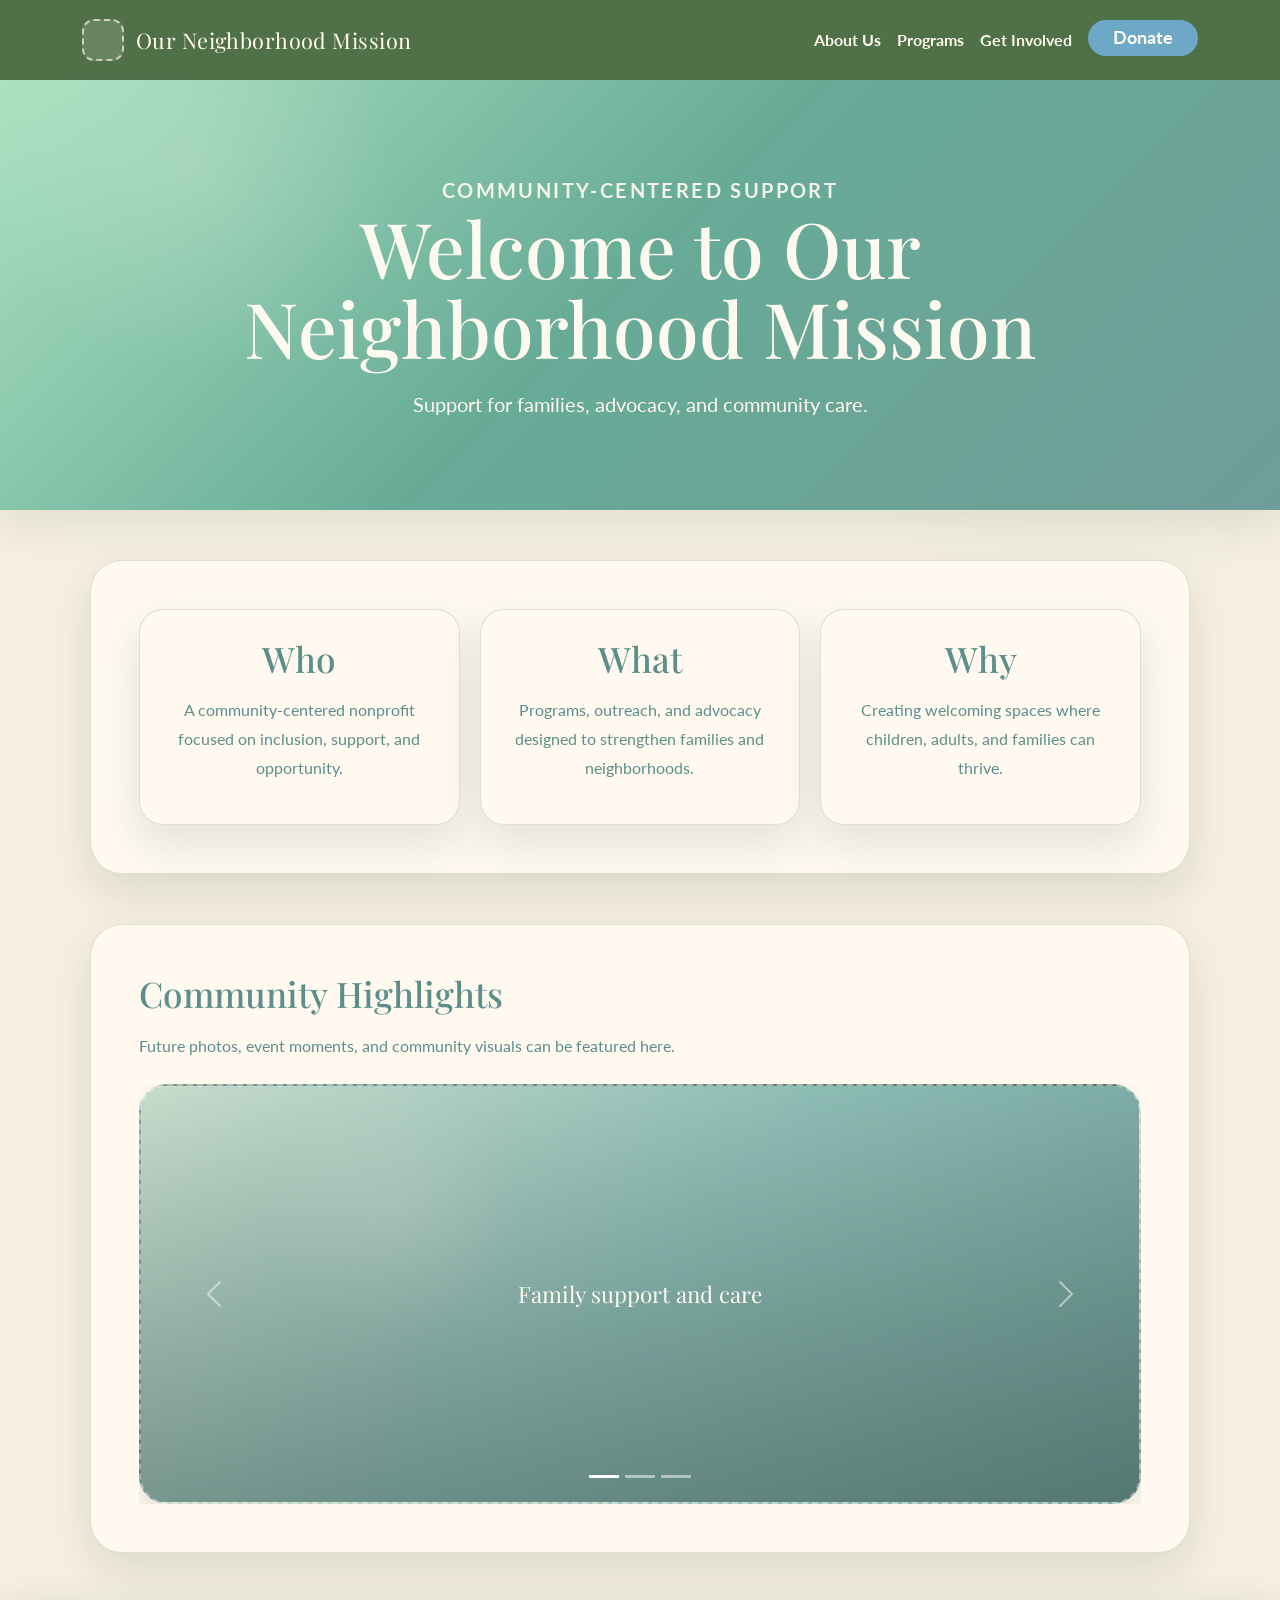
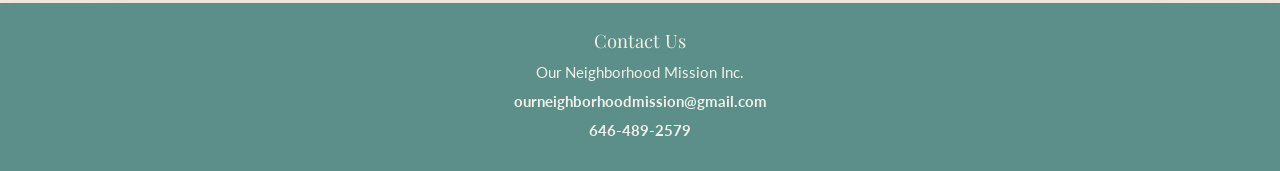
==== index.html @ 7c3a5add "Fix intro headings and homepage card title" ====
<!DOCTYPE html>
<html lang="en">
  <head>
    <meta charset="UTF-8" />
    <meta name="viewport" content="width=device-width, initial-scale=1.0" />
    <title>Our Neighborhood Mission</title>
    <link
      href="https://cdn.jsdelivr.net/npm/bootstrap@5.3.3/dist/css/bootstrap.min.css"
      rel="stylesheet"
    />
    <link rel="stylesheet" href="style.css" />
    <link
      href="https://fonts.googleapis.com/css2?family=Playfair+Display:wght@700&family=Lato:wght@400;700&display=swap"
      rel="stylesheet"
    />
  </head>
  <body id="top">
    <nav class="navbar navbar-expand-lg">
      <div class="container">
        <a class="navbar-brand" href="index.html">
          <span class="logo-slot" aria-hidden="true"></span>
          <span class="brand-text">Our Neighborhood Mission</span>
        </a>
        <button
          class="navbar-toggler"
          type="button"
          data-bs-toggle="collapse"
          data-bs-target="#navMenu"
          aria-controls="navMenu"
          aria-expanded="false"
          aria-label="Toggle navigation"
        >
          <span class="navbar-toggler-icon"></span>
        </button>
        <div class="collapse navbar-collapse" id="navMenu">
          <ul class="navbar-nav ms-auto">
            <li class="nav-item"><a class="nav-link" href="about.html">About Us</a></li>
            <li class="nav-item"><a class="nav-link" href="programs.html">Programs</a></li>
            <li class="nav-item"><a class="nav-link" href="get-involved.html">Get Involved</a></li>
            <li class="nav-item ms-2">
              <a class="btn btn-donate btn-sm" href="get-involved.html#donate">Donate</a>
            </li>
          </ul>
        </div>
      </div>
    </nav>

    <section class="intro">
      <div class="statement">
        <p class="subpage-tag">Community-centered support</p>
        <h1>Welcome to Our Neighborhood Mission</h1>
        <p>Support for families, advocacy, and community care.</p>
      </div>
    </section>

    <section class="page-section home-info">
      <div class="info-card">
        <h2 style="text-align: center;">Who</h2>
        <p style="text-align: center;">A community-centered nonprofit focused on inclusion, support, and opportunity.</p>
      </div>
      <div class="info-card">
        <h2 style="text-align: center;">What</h2>
        <p style="text-align: center;">Programs, outreach, and advocacy designed to strengthen families and neighborhoods.</p>
      </div>
      <div class="info-card">
        <h2 style="text-align: center;">Why</h2>
        <p style="text-align: center;">Creating welcoming spaces where children, adults, and families can thrive.</p>
      </div>
    </section>

    <section id="gallery" class="page-section">
      <h2>Community Highlights</h2>
      <p class="section-intro">Future photos, event moments, and community visuals can be featured here.</p>
      <div id="homeCarousel" class="carousel slide placeholder-carousel" data-bs-ride="carousel">
        <div class="carousel-indicators">
          <button type="button" data-bs-target="#homeCarousel" data-bs-slide-to="0" class="active" aria-current="true" aria-label="Slide 1"></button>
          <button type="button" data-bs-target="#homeCarousel" data-bs-slide-to="1" aria-label="Slide 2"></button>
          <button type="button" data-bs-target="#homeCarousel" data-bs-slide-to="2" aria-label="Slide 3"></button>
        </div>
        <div class="carousel-inner">
          <div class="carousel-item active">
            <div class="carousel-placeholder image-one">Family support and care</div>
          </div>
          <div class="carousel-item">
            <div class="carousel-placeholder image-two">Neighborhood outreach</div>
          </div>
          <div class="carousel-item">
            <div class="carousel-placeholder image-three">Youth programs and growth</div>
          </div>
        </div>
        <button class="carousel-control-prev" type="button" data-bs-target="#homeCarousel" data-bs-slide="prev">
          <span class="carousel-control-prev-icon" aria-hidden="true"></span>
          <span class="visually-hidden">Previous</span>
        </button>
        <button class="carousel-control-next" type="button" data-bs-target="#homeCarousel" data-bs-slide="next">
          <span class="carousel-control-next-icon" aria-hidden="true"></span>
          <span class="visually-hidden">Next</span>
        </button>
      </div>
    </section>

    <footer id="footer">
      <p>Contact Us</p>
      <p>Our Neighborhood Mission Inc.</p>
      <p><a class="contact-link footer-link" href="mailto:ourneighborhoodmission@gmail.com">ourneighborhoodmission@gmail.com</a></p>
      <p><a class="contact-link footer-link" href="tel:16464892579">646-489-2579</a></p>
    </footer>

    <script src="https://cdn.jsdelivr.net/npm/bootstrap@5.3.3/dist/js/bootstrap.bundle.min.js"></script>
    <script src="script.js"></script>
  </body>
</html>
---- style.css ----
:root {
  --primary-color: #aad8c0;
  --secondary-color: #5c8f8a;
  --accent-color: #b8dceb;
  --accent-color2: #6ea8c7;
  --card-color: #8ec0b4;
  --surface-color: #fff9ef;
  --surface-soft: #eef5f1;
  --text-color: #333;
  --warm-bg: #f6efe2;
  --light-text: #fffaf0;
  --border-color: rgba(72, 106, 64, 0.18);
  --shadow-soft: 0 16px 40px rgba(72, 106, 64, 0.12);
  --shadow-card: 0 18px 44px rgba(62, 86, 81, 0.14);
}

html {
  scroll-behavior: smooth;
}

body {
  font-family: "Lato", sans-serif;
  background-color: var(--warm-bg);
  margin: 0;
  color: var(--text-color);
  background-image:
    radial-gradient(circle at top left, rgba(184, 220, 235, 0.16), transparent 24%),
    radial-gradient(circle at 85% 12%, rgba(170, 216, 192, 0.18), transparent 22%),
    linear-gradient(180deg, rgba(184, 220, 235, 0.08), transparent 18%);
}

.navbar {
  background-color: rgba(72, 106, 64, 0.95);
  box-shadow: 0 6px 18px rgba(0, 0, 0, 0.08);
  padding: 14px 0;
}

.navbar-brand {
  font-family: "Playfair Display", serif;
  color: var(--light-text) !important;
  letter-spacing: 0.02em;
  display: inline-flex;
  align-items: center;
  gap: 12px;
  font-size: 1.35rem;
  text-decoration: none;
}

.logo-slot {
  width: 42px;
  height: 42px;
  border-radius: 12px;
  border: 2px dashed rgba(255, 250, 240, 0.65);
  background: rgba(255, 250, 240, 0.14);
  flex: 0 0 auto;
}

.brand-text {
  display: inline-block;
}

.navbar-toggler {
  border-color: rgba(245, 245, 220, 0.5);
}

.navbar-toggler-icon {
  filter: invert(1);
}

.nav-link {
  color: var(--light-text) !important;
  font-family: "Lato", sans-serif;
  font-weight: 700;
}

.nav-link:hover {
  color: var(--accent-color2) !important;
}

.current-link {
  color: #dff2fb !important;
  text-decoration: underline;
  text-underline-offset: 6px;
}

.intro {
  background:
    radial-gradient(circle at 15% 20%, rgba(255, 249, 239, 0.16), transparent 18%),
    linear-gradient(135deg, #ace2c1 0%, #67ab97 48%, #709d98 100%);
  color: var(--light-text);
  text-align: center;
  padding: 92px 44px 88px;
  min-height: 360px;
  width: 100%;
  max-width: none;
  margin: 0 0 28px 0;
  box-shadow: var(--shadow-soft);
  display: flex;
  align-items: center;
  justify-content: center;
  position: relative;
  overflow: hidden;
}

.intro h1 {
  font-family: "Playfair Display", serif;
  font-size: clamp(3rem, 6vw, 5.1rem);
  line-height: 1.04;
  margin-bottom: 18px;
}

.intro p {
  font-family: "Lato", sans-serif;
  font-size: 1.25rem;
  line-height: 1.8;
  max-width: 900px;
  margin: 0 auto;
}

.subpage-tag {
  margin-bottom: 14px;
  text-transform: uppercase;
  letter-spacing: 0.12em;
  color: rgba(255, 250, 240, 0.92);
  font-size: 0.92rem;
  font-weight: 700;
  font-family: "Lato", sans-serif;
}

.statement {
  max-width: 980px;
  margin: 0 auto;
}

.statement-wide {
  max-width: 980px;
}

.subpage-intro {
  margin-top: 0;
}

.home-info {
  display: grid;
  grid-template-columns: repeat(3, minmax(0, 1fr));
  gap: 20px;
}

.info-card {
  background: rgba(255, 249, 239, 0.92);
  border: 1px solid var(--border-color);
  border-radius: 24px;
  padding: 28px 24px;
  box-shadow: var(--shadow-card);
}

.info-card h2 {
  font-family: "Playfair Display", serif;
  color: var(--secondary-color);
  font-size: 1.5rem;
  margin-bottom: 12px;
}

.info-card p {
  font-family: "Lato", sans-serif;
  line-height: 1.7;
  margin: 0;
}

.page-section,
#mission,
#programs,
#gallery,
#volunteer,
#donate,
#impact,
#contact {
  scroll-margin-top: 90px;
  max-width: 1100px;
  margin: 0 auto 28px;
  margin-top: 50px;
  margin-bottom: 50px;
  padding: 48px;
  border-radius: 32px;
  border: 1px solid var(--border-color);
  box-shadow: var(--shadow-card);
}

.page-section,
#mission,
#programs,
#gallery {
  background: var(--surface-color);
  color: var(--secondary-color);
}


#mission p,
#programs p,
#gallery p,
.page-section p {
  font-family: "Lato", sans-serif;
  margin: 0 0 14px;
  line-height: 1.8;
}

.page-section h2,
#mission h2,
#programs h2,
#gallery h2 {
  font-family: "Playfair Display", serif;
  font-size: 2.2rem;
  margin-bottom: 16px;
}

.content-split {
  display: grid;
  grid-template-columns: minmax(0, 1.25fr) minmax(280px, 0.75fr);
  gap: 28px;
  align-items: stretch;
}

.content-copy {
  min-width: 0;
}

.content-placeholder {
  min-height: 260px;
  display: flex;
  align-items: center;
  justify-content: center;
  padding: 24px;
  border-radius: 26px;
  border: 2px dashed rgba(110, 168, 199, 0.38);
  background:
    radial-gradient(circle at top left, rgba(184, 220, 235, 0.18), transparent 26%),
    linear-gradient(180deg, var(--surface-soft), var(--surface-color));
  color: var(--secondary-color);
  font-family: "Playfair Display", serif;
  text-align: center;
}

.placeholder-carousel {
  margin-top: 24px;
}

.carousel-placeholder {
  min-height: 420px;
  border-radius: 28px;
  border: 2px dashed rgba(255, 250, 240, 0.42);
  background:
    linear-gradient(180deg, rgba(47, 65, 62, 0.08), rgba(47, 65, 62, 0.42)),
    linear-gradient(135deg, rgba(170, 216, 192, 0.8), rgba(110, 168, 199, 0.85));
  display: flex;
  align-items: center;
  justify-content: center;
  color: var(--light-text);
  font-family: "Playfair Display", serif;
  font-size: 1.4rem;
  text-align: center;
  padding: 24px;
  box-shadow: var(--shadow-card);
}

.image-one {
  background:
    linear-gradient(180deg, rgba(47, 65, 62, 0.08), rgba(47, 65, 62, 0.42)),
    radial-gradient(circle at 25% 30%, rgba(255, 249, 239, 0.18), transparent 16%),
    linear-gradient(135deg, #d4ead8 0%, #96c7bf 48%, #6f9f99 100%);
}

.image-two {
  background:
    linear-gradient(180deg, rgba(47, 65, 62, 0.08), rgba(47, 65, 62, 0.42)),
    radial-gradient(circle at 72% 26%, rgba(255, 249, 239, 0.18), transparent 16%),
    linear-gradient(135deg, #dbe6cf 0%, #a9d2d7 52%, #7e9e76 100%);
}

.image-three {
  background:
    linear-gradient(180deg, rgba(47, 65, 62, 0.08), rgba(47, 65, 62, 0.42)),
    radial-gradient(circle at 44% 22%, rgba(255, 249, 239, 0.18), transparent 14%),
    linear-gradient(135deg, #cee7dc 0%, #9dc7db 52%, #7da9a1 100%);
}

.btn-donate {
  background-color: var(--accent-color2);
  color: var(--light-text);
  font-weight: 700;
  padding: 5px 25px;
  border-radius: 50px;
  font-size: 1.1rem;
  border: none;
  transition: transform 0.2s, box-shadow 0.2s;
}

.btn-donate:hover {
  transform: translateY(-2px);
  box-shadow: 0 8px 20px rgba(0, 0, 0, 0.25);
  background-color: var(--accent-color);
  color: var(--text-color);
  cursor: pointer;
}

.btn-learn,
.btn-form {
  background-color: var(--accent-color2);
  color: var(--light-text);
  font-weight: 700;
  padding: 16px 30px;
  border-radius: 50px;
  font-size: 1.1rem;
  border: none;
  transition: transform 0.2s, box-shadow 0.2s;
}

.btn-learn:hover,
.btn-form:hover {
  transform: translateY(-2px);
  box-shadow: 0 8px 20px rgba(0, 0, 0, 0.25);
  background-color: var(--accent-color);
  color: var(--text-color);
}

#cards {
  display: flex;
  flex-wrap: wrap;
  text-align: center;
  padding: 12px 24px 20px;
  max-width: 1100px;
  margin: 0 auto 28px;
}

.card {
  font-family: "Lato", sans-serif;
  border-radius: 30px;
  background: linear-gradient(135deg, var(--card-color) 0%, var(--accent-color2) 100%);
  color: var(--light-text);
  font-size: 15px;
  margin: 10px;
  padding: 24px;
  flex: 1 1 300px;
  border: 1px solid rgba(255, 250, 240, 0.2);
  box-shadow: var(--shadow-card);
  transition: transform 0.2s ease, box-shadow 0.2s ease, opacity 0.2s ease;
}

.card h2 {
  font-family: "Playfair Display", serif;
  margin-bottom: 12px;
}

.card:hover {
  transform: translateY(-3px);
  box-shadow: 0 14px 26px rgba(72, 106, 64, 0.16);
  opacity: 0.96;
}

#volunteer,
#impact {
  background: linear-gradient(135deg, rgba(170, 216, 192, 0.22), rgba(184, 220, 235, 0.3));
  color: var(--secondary-color);
}

#donate,
#contact {
  background: var(--surface-color);
  border: 1px solid rgba(110, 168, 199, 0.22);
  color: var(--text-color);
}

#volunteer h2,
#donate h2,
#impact h2,
#contact h2 {
  font-family: "Playfair Display", serif;
  font-size: 2.2rem;
  margin-bottom: 16px;
}

#volunteer p,
#donate p,
#impact p,
#contact p {
  font-family: "Lato", sans-serif;
  font-size: 1.08rem;
  line-height: 1.8;
  margin-bottom: 0.85rem;
}

.simple-form {
  margin-top: 20px;
}

.simple-form input,
.simple-form textarea {
  width: 100%;
  margin-bottom: 14px;
  padding: 14px 16px;
  border-radius: 16px;
  border: 1px solid rgba(72, 106, 64, 0.2);
  font-family: "Lato", sans-serif;
}

.form-note {
  font-family: "Lato", sans-serif;
  font-size: 0.9rem;
  color: rgba(51, 51, 51, 0.7);
  margin-top: 4px;
}

.volunteer-btn {
  display: inline-block;
  margin-top: 10px;
  text-decoration: none;
}

.contact-link {
  color: var(--secondary-color);
  text-decoration: none;
  font-weight: 700;
}

.contact-link:hover {
  color: var(--accent-color2);
  text-decoration: underline;
}

.footer-link {
  color: var(--light-text);
}

.footer-link:hover {
  color: var(--accent-color);
}

#footer {
  margin-top: 40px;
  background: var(--secondary-color);
  color: var(--light-text);
  text-align: center;
  padding: 24px 20px;
  box-shadow: 0 -8px 24px rgba(72, 106, 64, 0.08);
}

#footer p:first-child {
  font-family: "Playfair Display", serif;
  font-size: 1.15rem;
  margin-bottom: 6px;
}

#footer p {
  font-family: "Lato", sans-serif;
  font-size: 0.95rem;
  margin: 0 0 6px;
  opacity: 0.92;
}

.footer-note {
  opacity: 0.75;
  font-size: 0.9rem;
}

@media (max-width: 768px) {
  .intro {
    padding: 70px 22px;
    margin: 70px 0 18px 0;
    min-height: 300px;
  }

  .intro h1 {
    font-size: 2.7rem;
  }

  .intro p {
    font-size: 1.1rem;
  }

  .highlight-strip {
    display: none;
  }

  .page-section,
  #mission,
  #programs,
  #volunteer,
  #gallery,
  #donate,
  #impact,
  #contact {
    margin: 18px 16px;
    padding: 28px 22px;
  }

  .content-split {
    grid-template-columns: 1fr;
  }

  .home-info {
    grid-template-columns: 1fr;
  }

  .carousel-placeholder,
  .content-placeholder {
    min-height: 200px;
  }

  #volunteer h2,
  #mission h2,
  #programs h2,
  #gallery h2,
  #donate h2,
  #impact h2,
  #contact h2 {
    font-size: 1.8rem;
  }
}
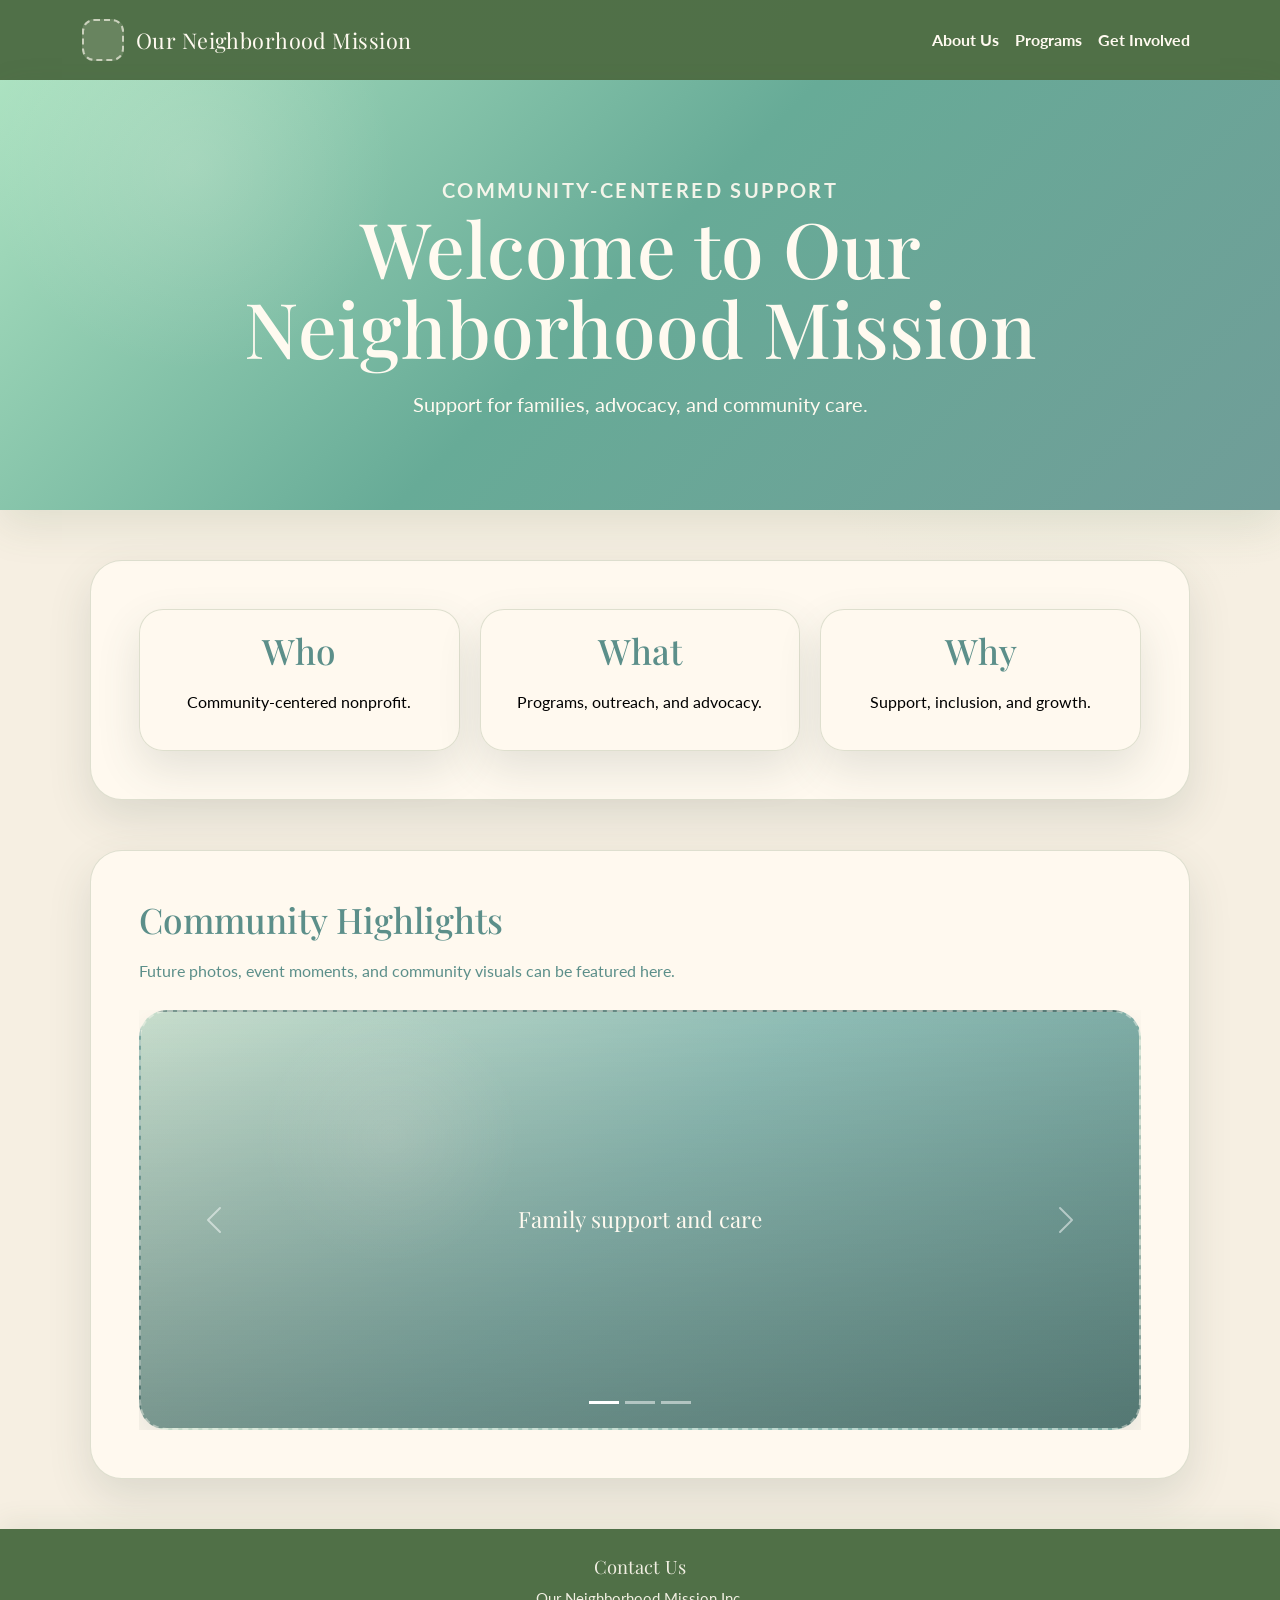
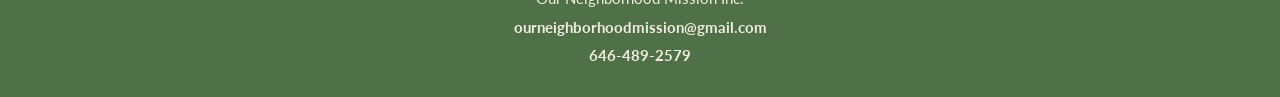
==== commit 49ef0ae2: "Add homepage info modals" ====
--- a/index.html
+++ b/index.html
@@ -37,9 +37,6 @@
             <li class="nav-item"><a class="nav-link" href="about.html">About Us</a></li>
             <li class="nav-item"><a class="nav-link" href="programs.html">Programs</a></li>
             <li class="nav-item"><a class="nav-link" href="get-involved.html">Get Involved</a></li>
-            <li class="nav-item ms-2">
-              <a class="btn btn-donate btn-sm" href="get-involved.html#donate">Donate</a>
-            </li>
           </ul>
         </div>
       </div>
@@ -54,18 +51,18 @@
     </section>
 
     <section class="page-section home-info">
-      <div class="info-card">
-        <h2 style="text-align: center;">Who</h2>
-        <p style="text-align: center;">A community-centered nonprofit focused on inclusion, support, and opportunity.</p>
-      </div>
-      <div class="info-card">
-        <h2 style="text-align: center;">What</h2>
-        <p style="text-align: center;">Programs, outreach, and advocacy designed to strengthen families and neighborhoods.</p>
-      </div>
-      <div class="info-card">
-        <h2 style="text-align: center;">Why</h2>
-        <p style="text-align: center;">Creating welcoming spaces where children, adults, and families can thrive.</p>
-      </div>
+      <button type="button" class="info-card" data-bs-toggle="modal" data-bs-target="#whoModal">
+        <h2>Who</h2>
+        <p>Community-centered nonprofit.</p>
+      </button>
+      <button type="button" class="info-card" data-bs-toggle="modal" data-bs-target="#whatModal">
+        <h2>What</h2>
+        <p>Programs, outreach, and advocacy.</p>
+      </button>
+      <button type="button" class="info-card" data-bs-toggle="modal" data-bs-target="#whyModal">
+        <h2>Why</h2>
+        <p>Support, inclusion, and growth.</p>
+      </button>
     </section>
 
     <section id="gallery" class="page-section">
@@ -99,6 +96,66 @@
       </div>
     </section>
 
+    <div class="modal fade" id="whoModal" tabindex="-1" aria-labelledby="whoModalLabel" aria-hidden="true">
+      <div class="modal-dialog modal-dialog-centered">
+        <div class="modal-content site-modal">
+          <div class="modal-header">
+            <h2 class="modal-title" id="whoModalLabel">Who We Are</h2>
+            <button type="button" class="btn-close" data-bs-dismiss="modal" aria-label="Close"></button>
+          </div>
+          <div class="modal-body">
+            <p>
+              Our Neighborhood Mission is a community-centered nonprofit focused on
+              supporting children, families, and individuals of all abilities.
+            </p>
+            <p>
+              This space can later hold a fuller organization overview or founder story.
+            </p>
+          </div>
+        </div>
+      </div>
+    </div>
+
+    <div class="modal fade" id="whatModal" tabindex="-1" aria-labelledby="whatModalLabel" aria-hidden="true">
+      <div class="modal-dialog modal-dialog-centered">
+        <div class="modal-content site-modal">
+          <div class="modal-header">
+            <h2 class="modal-title" id="whatModalLabel">What We Do</h2>
+            <button type="button" class="btn-close" data-bs-dismiss="modal" aria-label="Close"></button>
+          </div>
+          <div class="modal-body">
+            <p>
+              The organization focuses on programs, outreach, advocacy, and support
+              designed to strengthen neighborhoods and expand opportunity.
+            </p>
+            <p>
+              This can later be expanded with program details and service highlights.
+            </p>
+          </div>
+        </div>
+      </div>
+    </div>
+
+    <div class="modal fade" id="whyModal" tabindex="-1" aria-labelledby="whyModalLabel" aria-hidden="true">
+      <div class="modal-dialog modal-dialog-centered">
+        <div class="modal-content site-modal">
+          <div class="modal-header">
+            <h2 class="modal-title" id="whyModalLabel">Why It Matters</h2>
+            <button type="button" class="btn-close" data-bs-dismiss="modal" aria-label="Close"></button>
+          </div>
+          <div class="modal-body">
+            <p>
+              Our Neighborhood Mission aims to create welcoming, supportive spaces where
+              families and individuals feel connected, resourced, and able to thrive.
+            </p>
+            <p>
+              This can later become a stronger impact statement or community vision.
+            </p>
+          </div>
+        </div>
+      </div>
+    </div>
+
     <footer id="footer">
       <p>Contact Us</p>
       <p>Our Neighborhood Mission Inc.</p>
--- a/style.css
+++ b/style.css
@@ -144,27 +144,66 @@
   display: grid;
   grid-template-columns: repeat(3, minmax(0, 1fr));
   gap: 20px;
+  max-width: 980px;
 }
 
 .info-card {
   background: rgba(255, 249, 239, 0.92);
   border: 1px solid var(--border-color);
   border-radius: 24px;
-  padding: 28px 24px;
+  padding: 20px 18px;
   box-shadow: var(--shadow-card);
+  text-align: center;
+  min-height: 135px;
+  width: 100%;
+  appearance: none;
+  cursor: pointer;
+}
+
+.info-card:hover {
+  transform: translateY(-2px);
+  box-shadow: 0 14px 28px rgba(72, 106, 64, 0.16);
 }
 
 .info-card h2 {
   font-family: "Playfair Display", serif;
   color: var(--secondary-color);
-  font-size: 1.5rem;
+  font-size: 1.2rem;
+  margin-bottom: 8px;
+}
+
+.info-card p {
+  font-family: "Lato", sans-serif;
+  font-size: 0.98rem;
+  line-height: 1.6;
+  margin: 0;
+}
+
+.site-modal {
+  border-radius: 24px;
+  border: 1px solid var(--border-color);
+  background: var(--surface-color);
+}
+
+.site-modal .modal-header {
+  border-bottom: 1px solid rgba(72, 106, 64, 0.12);
+  padding: 20px 24px 12px;
+}
+
+.site-modal .modal-title {
+  font-family: "Playfair Display", serif;
+  color: var(--secondary-color);
+  font-size: 1.7rem;
+}
+
+.site-modal .modal-body {
+  padding: 12px 24px 24px;
+}
+
+.site-modal .modal-body p {
+  font-family: "Lato", sans-serif;
+  line-height: 1.8;
   margin-bottom: 12px;
-}
-
-.info-card p {
-  font-family: "Lato", sans-serif;
-  line-height: 1.7;
-  margin: 0;
 }
 
 .page-section,
@@ -283,44 +322,7 @@
     linear-gradient(135deg, #cee7dc 0%, #9dc7db 52%, #7da9a1 100%);
 }
 
-.btn-donate {
-  background-color: var(--accent-color2);
-  color: var(--light-text);
-  font-weight: 700;
-  padding: 5px 25px;
-  border-radius: 50px;
-  font-size: 1.1rem;
-  border: none;
-  transition: transform 0.2s, box-shadow 0.2s;
-}
-
-.btn-donate:hover {
-  transform: translateY(-2px);
-  box-shadow: 0 8px 20px rgba(0, 0, 0, 0.25);
-  background-color: var(--accent-color);
-  color: var(--text-color);
-  cursor: pointer;
-}
-
-.btn-learn,
-.btn-form {
-  background-color: var(--accent-color2);
-  color: var(--light-text);
-  font-weight: 700;
-  padding: 16px 30px;
-  border-radius: 50px;
-  font-size: 1.1rem;
-  border: none;
-  transition: transform 0.2s, box-shadow 0.2s;
-}
-
-.btn-learn:hover,
-.btn-form:hover {
-  transform: translateY(-2px);
-  box-shadow: 0 8px 20px rgba(0, 0, 0, 0.25);
-  background-color: var(--accent-color);
-  color: var(--text-color);
-}
+
 
 #cards {
   display: flex;
@@ -436,7 +438,7 @@
 
 #footer {
   margin-top: 40px;
-  background: var(--secondary-color);
+  background: rgba(72, 106, 64, 0.95);
   color: var(--light-text);
   text-align: center;
   padding: 24px 20px;
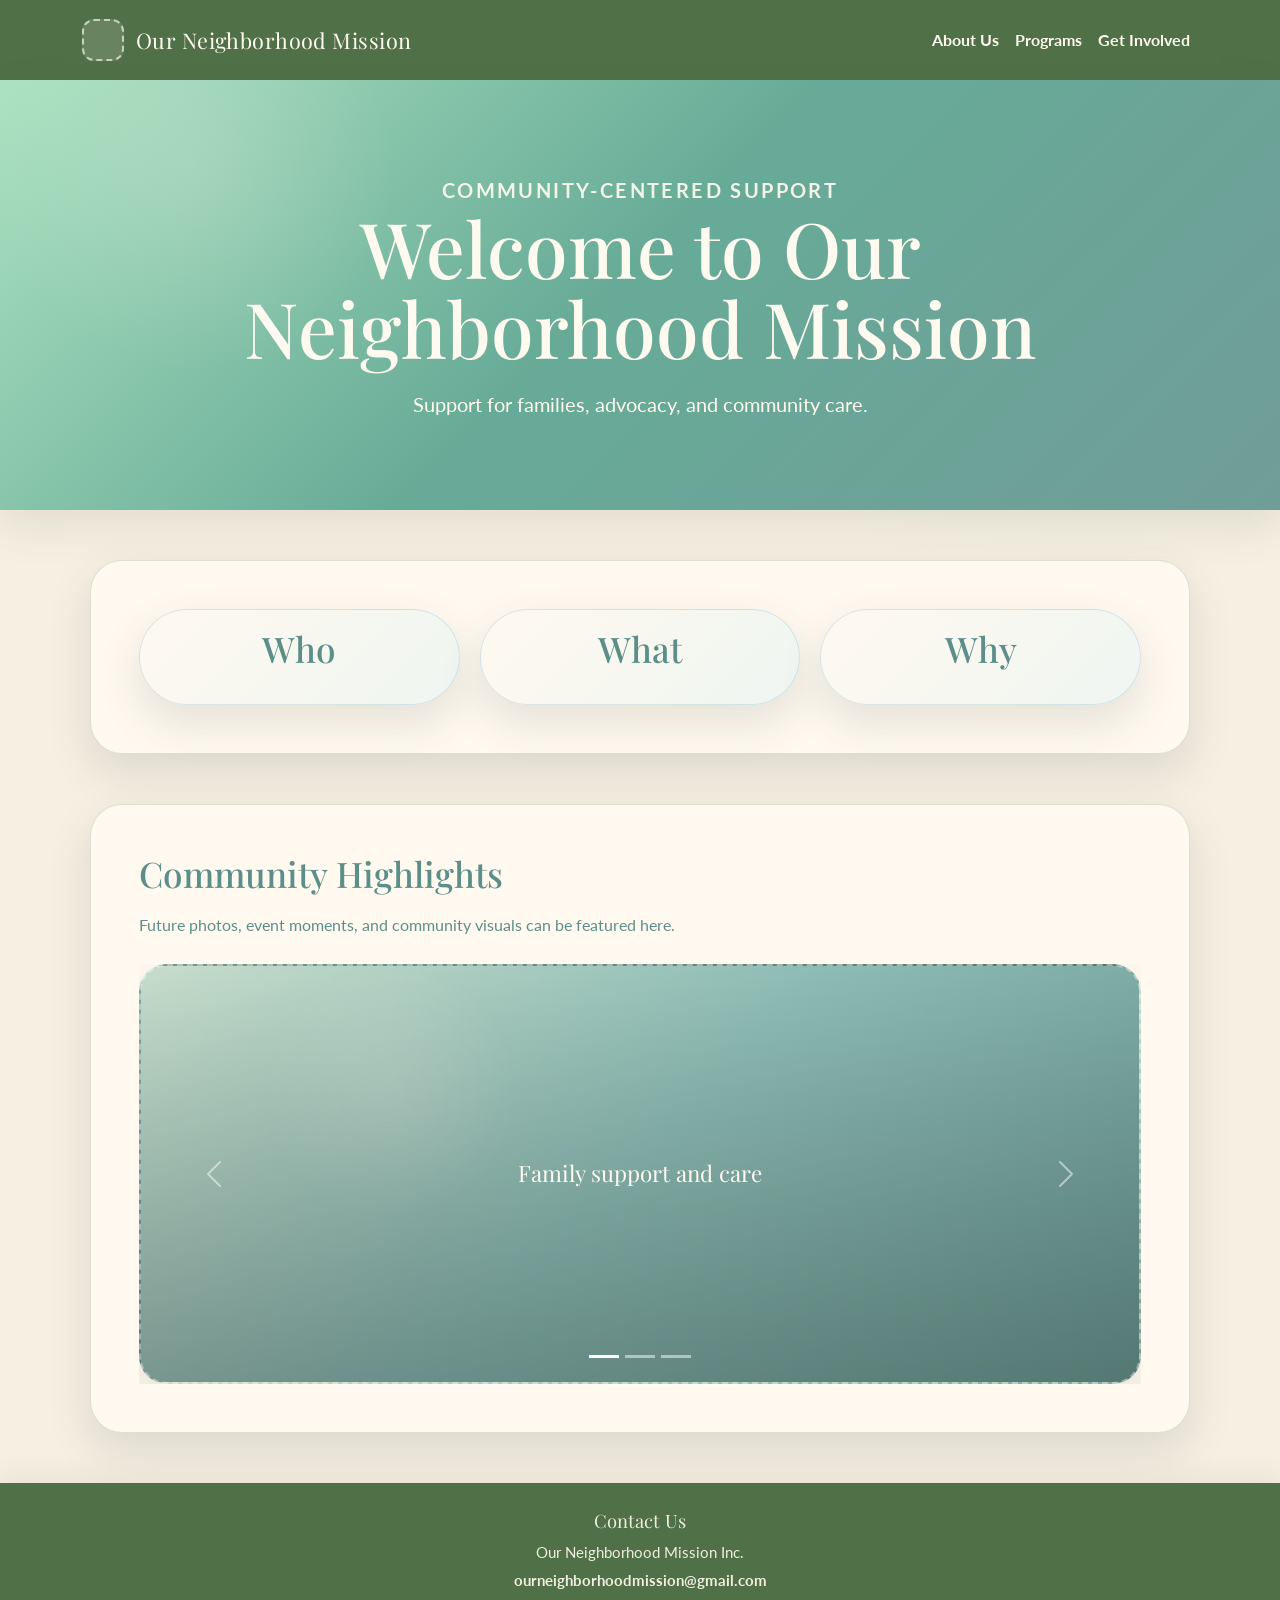
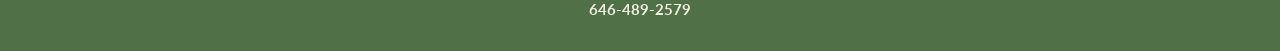
==== commit f92d466c: "Make homepage info cards look clickable" ====
--- a/index.html
+++ b/index.html
@@ -53,15 +53,12 @@
     <section class="page-section home-info">
       <button type="button" class="info-card" data-bs-toggle="modal" data-bs-target="#whoModal">
         <h2>Who</h2>
-        <p>Community-centered nonprofit.</p>
       </button>
       <button type="button" class="info-card" data-bs-toggle="modal" data-bs-target="#whatModal">
         <h2>What</h2>
-        <p>Programs, outreach, and advocacy.</p>
       </button>
       <button type="button" class="info-card" data-bs-toggle="modal" data-bs-target="#whyModal">
         <h2>Why</h2>
-        <p>Support, inclusion, and growth.</p>
       </button>
     </section>
 
--- a/style.css
+++ b/style.css
@@ -148,34 +148,28 @@
 }
 
 .info-card {
-  background: rgba(255, 249, 239, 0.92);
-  border: 1px solid var(--border-color);
-  border-radius: 24px;
-  padding: 20px 18px;
+  background: linear-gradient(135deg, rgba(255, 249, 239, 0.96), rgba(238, 245, 241, 0.96));
+  border: 1px solid rgba(110, 168, 199, 0.25);
+  border-radius: 999px;
+  padding: 18px 18px;
   box-shadow: var(--shadow-card);
   text-align: center;
-  min-height: 135px;
+  min-height: 78px;
   width: 100%;
   appearance: none;
   cursor: pointer;
 }
 
 .info-card:hover {
-  transform: translateY(-2px);
-  box-shadow: 0 14px 28px rgba(72, 106, 64, 0.16);
+  transform: translateY(-2px) scale(1.01);
+  box-shadow: 0 14px 28px rgba(72, 106, 64, 0.18);
+  background: linear-gradient(135deg, rgba(184, 220, 235, 0.72), rgba(255, 249, 239, 0.98));
 }
 
 .info-card h2 {
   font-family: "Playfair Display", serif;
   color: var(--secondary-color);
-  font-size: 1.2rem;
-  margin-bottom: 8px;
-}
-
-.info-card p {
-  font-family: "Lato", sans-serif;
-  font-size: 0.98rem;
-  line-height: 1.6;
+  font-size: 1.25rem;
   margin: 0;
 }
 
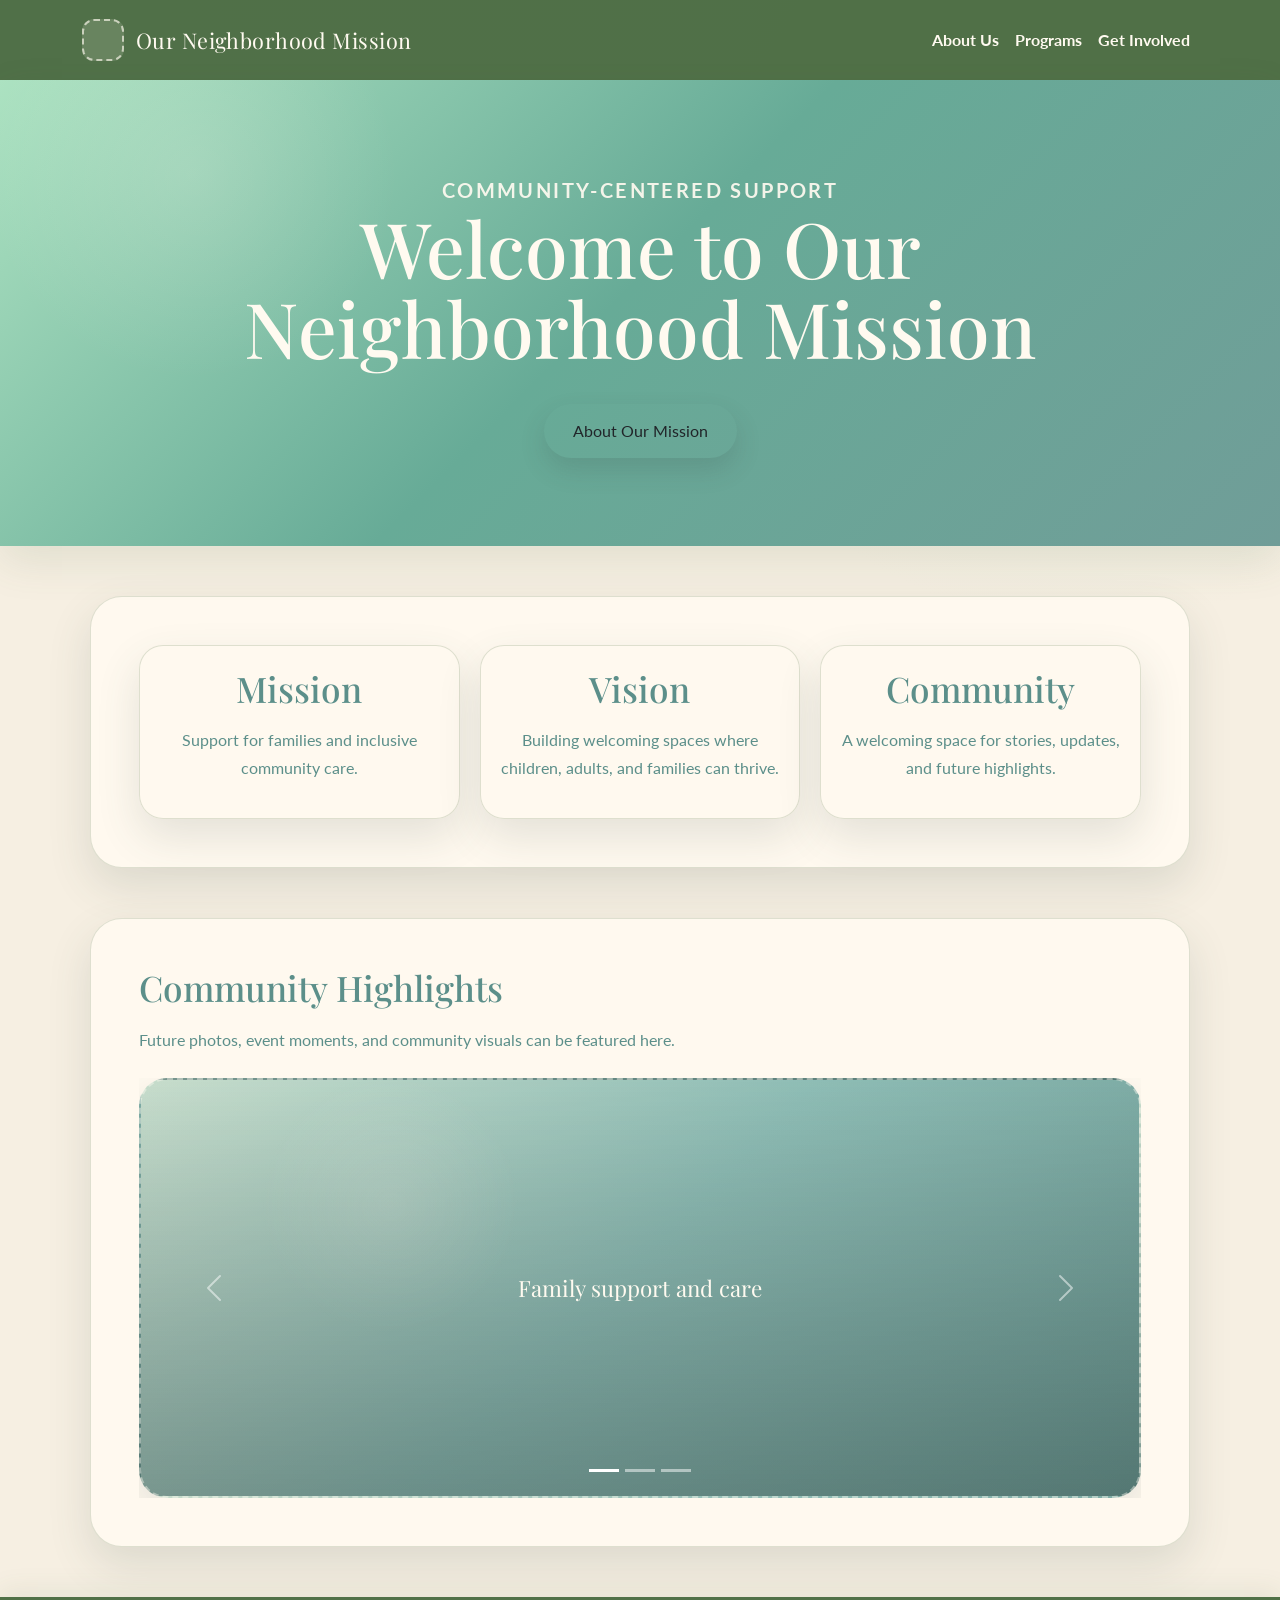
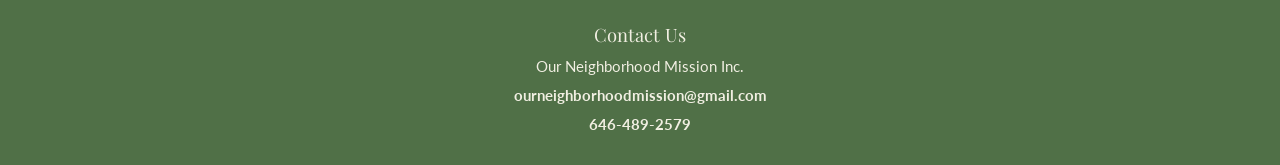
==== commit 48fb211c: "Refine intro button and homepage cards" ====
--- a/index.html
+++ b/index.html
@@ -46,20 +46,25 @@
       <div class="statement">
         <p class="subpage-tag">Community-centered support</p>
         <h1>Welcome to Our Neighborhood Mission</h1>
-        <p>Support for families, advocacy, and community care.</p>
+        <button type="button" class="btn btn-learn intro-modal-btn" data-bs-toggle="modal" data-bs-target="#missionModal">
+          About Our Mission
+        </button>
       </div>
     </section>
 
     <section class="page-section home-info">
-      <button type="button" class="info-card" data-bs-toggle="modal" data-bs-target="#whoModal">
-        <h2>Who</h2>
-      </button>
-      <button type="button" class="info-card" data-bs-toggle="modal" data-bs-target="#whatModal">
-        <h2>What</h2>
-      </button>
-      <button type="button" class="info-card" data-bs-toggle="modal" data-bs-target="#whyModal">
-        <h2>Why</h2>
-      </button>
+      <div class="info-card">
+        <h2>Mission</h2>
+        <p>Support for families and inclusive community care.</p>
+      </div>
+      <div class="info-card">
+        <h2>Vision</h2>
+        <p>Building welcoming spaces where children, adults, and families can thrive.</p>
+      </div>
+      <div class="info-card">
+        <h2>Community</h2>
+        <p>A welcoming space for stories, updates, and future highlights.</p>
+      </div>
     </section>
 
     <section id="gallery" class="page-section">
@@ -93,60 +98,22 @@
       </div>
     </section>
 
-    <div class="modal fade" id="whoModal" tabindex="-1" aria-labelledby="whoModalLabel" aria-hidden="true">
+    <div class="modal fade" id="missionModal" tabindex="-1" aria-labelledby="missionModalLabel" aria-hidden="true">
       <div class="modal-dialog modal-dialog-centered">
         <div class="modal-content site-modal">
           <div class="modal-header">
-            <h2 class="modal-title" id="whoModalLabel">Who We Are</h2>
+            <h2 class="modal-title" id="missionModalLabel">About Our Mission</h2>
             <button type="button" class="btn-close" data-bs-dismiss="modal" aria-label="Close"></button>
           </div>
           <div class="modal-body">
             <p>
               Our Neighborhood Mission is a community-centered nonprofit focused on
-              supporting children, families, and individuals of all abilities.
+              supporting children, families, and individuals of all abilities through
+              advocacy, outreach, and inclusive community care.
             </p>
             <p>
-              This space can later hold a fuller organization overview or founder story.
-            </p>
-          </div>
-        </div>
-      </div>
-    </div>
-
-    <div class="modal fade" id="whatModal" tabindex="-1" aria-labelledby="whatModalLabel" aria-hidden="true">
-      <div class="modal-dialog modal-dialog-centered">
-        <div class="modal-content site-modal">
-          <div class="modal-header">
-            <h2 class="modal-title" id="whatModalLabel">What We Do</h2>
-            <button type="button" class="btn-close" data-bs-dismiss="modal" aria-label="Close"></button>
-          </div>
-          <div class="modal-body">
-            <p>
-              The organization focuses on programs, outreach, advocacy, and support
-              designed to strengthen neighborhoods and expand opportunity.
-            </p>
-            <p>
-              This can later be expanded with program details and service highlights.
-            </p>
-          </div>
-        </div>
-      </div>
-    </div>
-
-    <div class="modal fade" id="whyModal" tabindex="-1" aria-labelledby="whyModalLabel" aria-hidden="true">
-      <div class="modal-dialog modal-dialog-centered">
-        <div class="modal-content site-modal">
-          <div class="modal-header">
-            <h2 class="modal-title" id="whyModalLabel">Why It Matters</h2>
-            <button type="button" class="btn-close" data-bs-dismiss="modal" aria-label="Close"></button>
-          </div>
-          <div class="modal-body">
-            <p>
-              Our Neighborhood Mission aims to create welcoming, supportive spaces where
-              families and individuals feel connected, resourced, and able to thrive.
-            </p>
-            <p>
-              This can later become a stronger impact statement or community vision.
+              This space can later hold a fuller organization overview, founder story,
+              and expanded mission statement.
             </p>
           </div>
         </div>
--- a/style.css
+++ b/style.css
@@ -148,29 +148,38 @@
 }
 
 .info-card {
-  background: linear-gradient(135deg, rgba(255, 249, 239, 0.96), rgba(238, 245, 241, 0.96));
-  border: 1px solid rgba(110, 168, 199, 0.25);
-  border-radius: 999px;
-  padding: 18px 18px;
+  background: rgba(255, 249, 239, 0.92);
+  border: 1px solid var(--border-color);
+  border-radius: 24px;
+  padding: 22px 20px;
   box-shadow: var(--shadow-card);
   text-align: center;
-  min-height: 78px;
-  width: 100%;
-  appearance: none;
-  cursor: pointer;
-}
-
-.info-card:hover {
-  transform: translateY(-2px) scale(1.01);
-  box-shadow: 0 14px 28px rgba(72, 106, 64, 0.18);
-  background: linear-gradient(135deg, rgba(184, 220, 235, 0.72), rgba(255, 249, 239, 0.98));
+  min-height: 150px;
 }
 
 .info-card h2 {
   font-family: "Playfair Display", serif;
   color: var(--secondary-color);
-  font-size: 1.25rem;
+  font-size: 1.3rem;
+  margin: 0 0 10px;
+}
+
+.info-card p {
+  font-family: "Lato", sans-serif;
+  font-size: 0.98rem;
+  line-height: 1.7;
   margin: 0;
+}
+
+.intro-modal-btn {
+  margin-top: 18px;
+  padding: 14px 28px;
+  border-radius: 999px;
+  box-shadow: 0 12px 26px rgba(47, 65, 62, 0.16);
+}
+
+.intro-modal-btn:hover {
+  box-shadow: 0 14px 30px rgba(47, 65, 62, 0.22);
 }
 
 .site-modal {
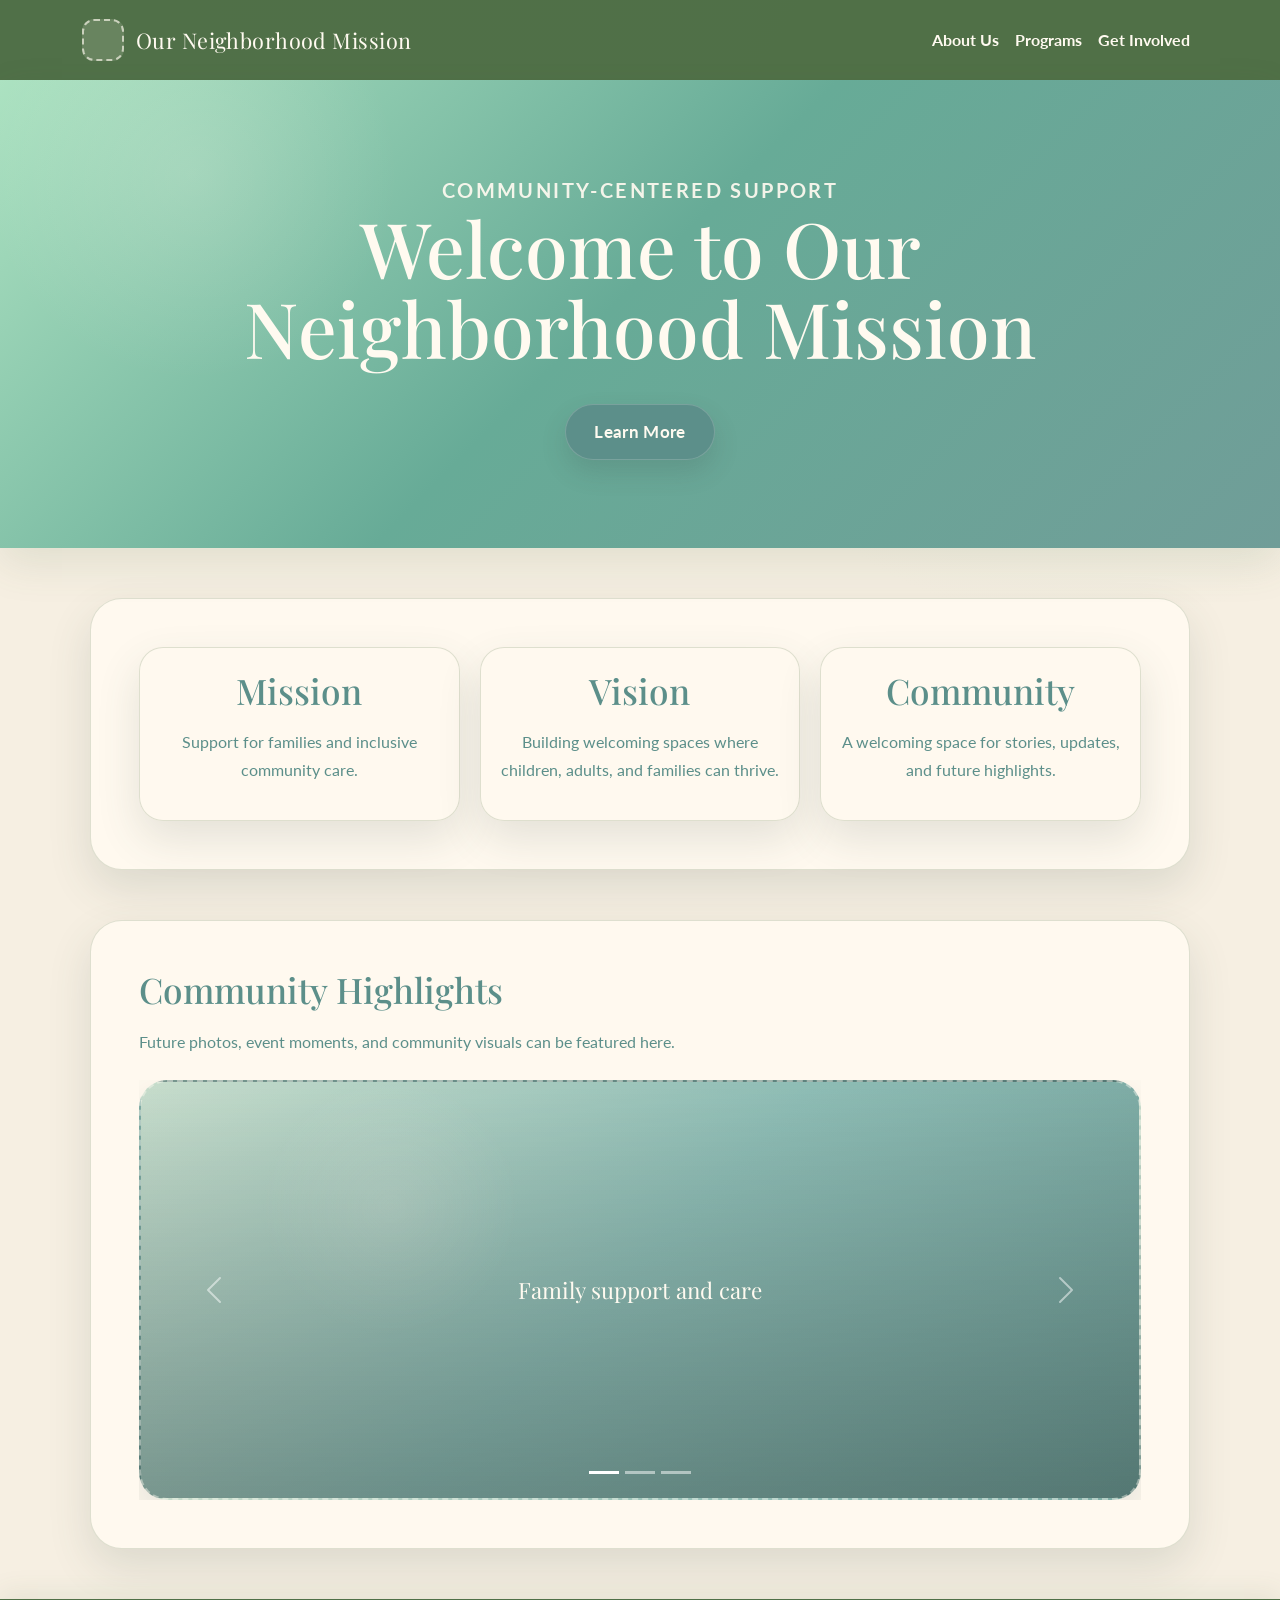
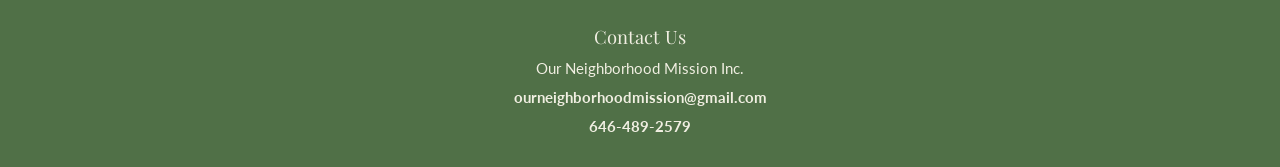
==== commit 96ccf71a: "Update hero button text and styling" ====
--- a/index.html
+++ b/index.html
@@ -47,7 +47,7 @@
         <p class="subpage-tag">Community-centered support</p>
         <h1>Welcome to Our Neighborhood Mission</h1>
         <button type="button" class="btn btn-learn intro-modal-btn" data-bs-toggle="modal" data-bs-target="#missionModal">
-          About Our Mission
+          Learn More
         </button>
       </div>
     </section>
--- a/style.css
+++ b/style.css
@@ -175,10 +175,19 @@
   margin-top: 18px;
   padding: 14px 28px;
   border-radius: 999px;
+  background: var(--secondary-color);
+  color: var(--light-text);
+  border: 1px solid rgba(255, 250, 240, 0.18);
   box-shadow: 0 12px 26px rgba(47, 65, 62, 0.16);
+  font-family: "Lato", sans-serif;
+  font-size: 1.08rem;
+  font-weight: 700;
+  letter-spacing: 0.02em;
 }
 
 .intro-modal-btn:hover {
+  background: var(--primary-color);
+  color: var(--text-color);
   box-shadow: 0 14px 30px rgba(47, 65, 62, 0.22);
 }
 
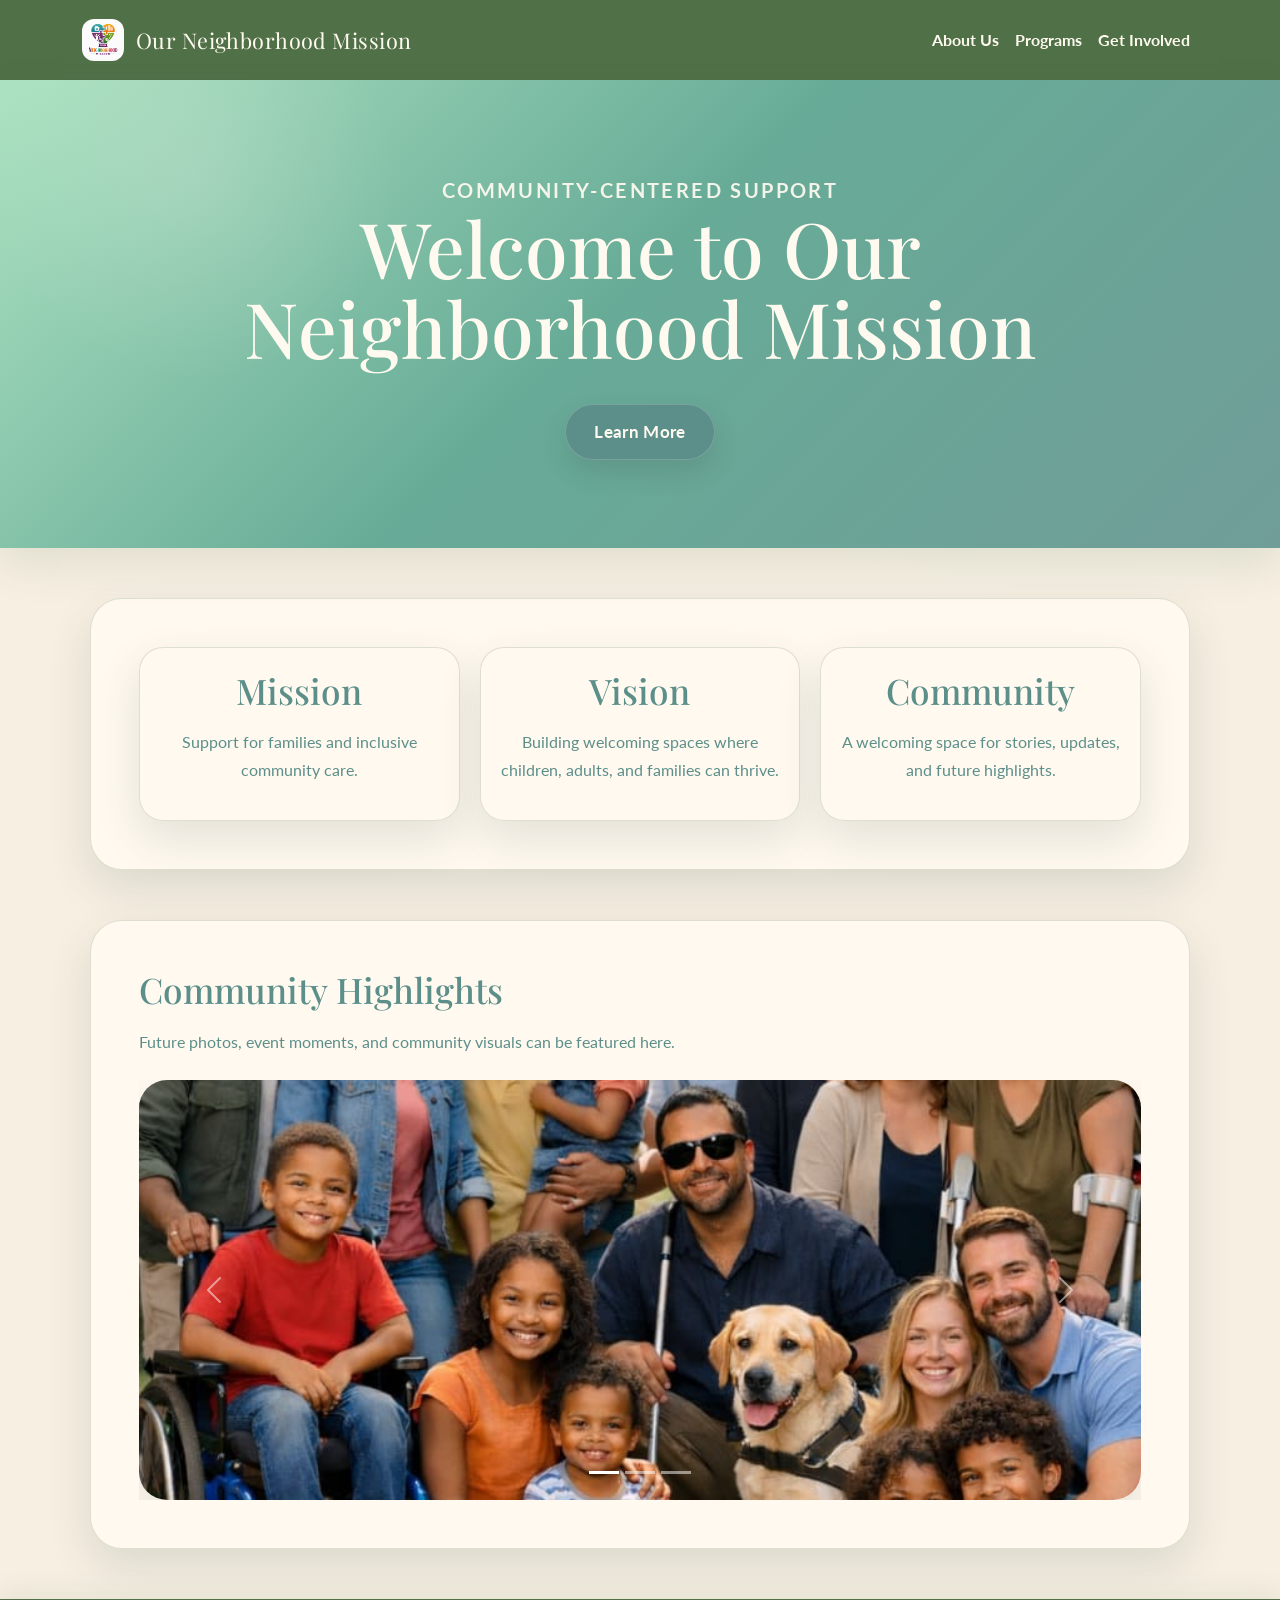
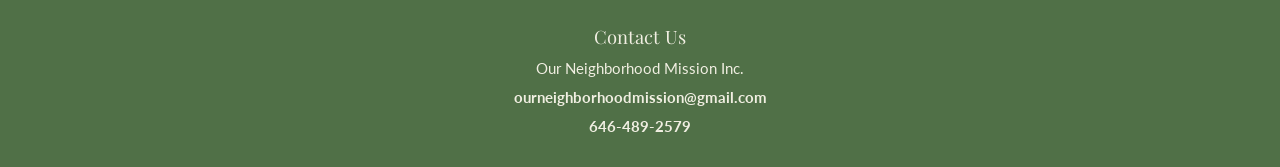
==== commit dda0f677: "Add logo and homepage photo" ====
--- a/index.html
+++ b/index.html
@@ -18,7 +18,7 @@
     <nav class="navbar navbar-expand-lg">
       <div class="container">
         <a class="navbar-brand" href="index.html">
-          <span class="logo-slot" aria-hidden="true"></span>
+          <img class="logo-slot" src="content.png" alt="Our Neighborhood Mission logo" />
           <span class="brand-text">Our Neighborhood Mission</span>
         </a>
         <button
@@ -78,7 +78,11 @@
         </div>
         <div class="carousel-inner">
           <div class="carousel-item active">
-            <div class="carousel-placeholder image-one">Family support and care</div>
+            <img
+              src="451dc964-eb3f-4c5f-895c-73d313a117c0.png"
+              class="carousel-photo d-block w-100"
+              alt="Families and community members together outdoors"
+            />
           </div>
           <div class="carousel-item">
             <div class="carousel-placeholder image-two">Neighborhood outreach</div>
@@ -112,6 +116,10 @@
               advocacy, outreach, and inclusive community care.
             </p>
             <p>
+              Founded by Chanel Blake, the organization was created to connect families
+              and individuals to the resources, support, and opportunities they deserve.
+            </p>
+            <p>
               This space can later hold a fuller organization overview, founder story,
               and expanded mission statement.
             </p>
--- a/style.css
+++ b/style.css
@@ -50,7 +50,7 @@
   width: 42px;
   height: 42px;
   border-radius: 12px;
-  border: 2px dashed rgba(255, 250, 240, 0.65);
+  object-fit: cover;
   background: rgba(255, 250, 240, 0.14);
   flex: 0 0 auto;
 }
@@ -313,6 +313,13 @@
   box-shadow: var(--shadow-card);
 }
 
+.carousel-photo {
+  height: 420px;
+  object-fit: cover;
+  border-radius: 28px;
+  box-shadow: var(--shadow-card);
+}
+
 .image-one {
   background:
     linear-gradient(180deg, rgba(47, 65, 62, 0.08), rgba(47, 65, 62, 0.42)),
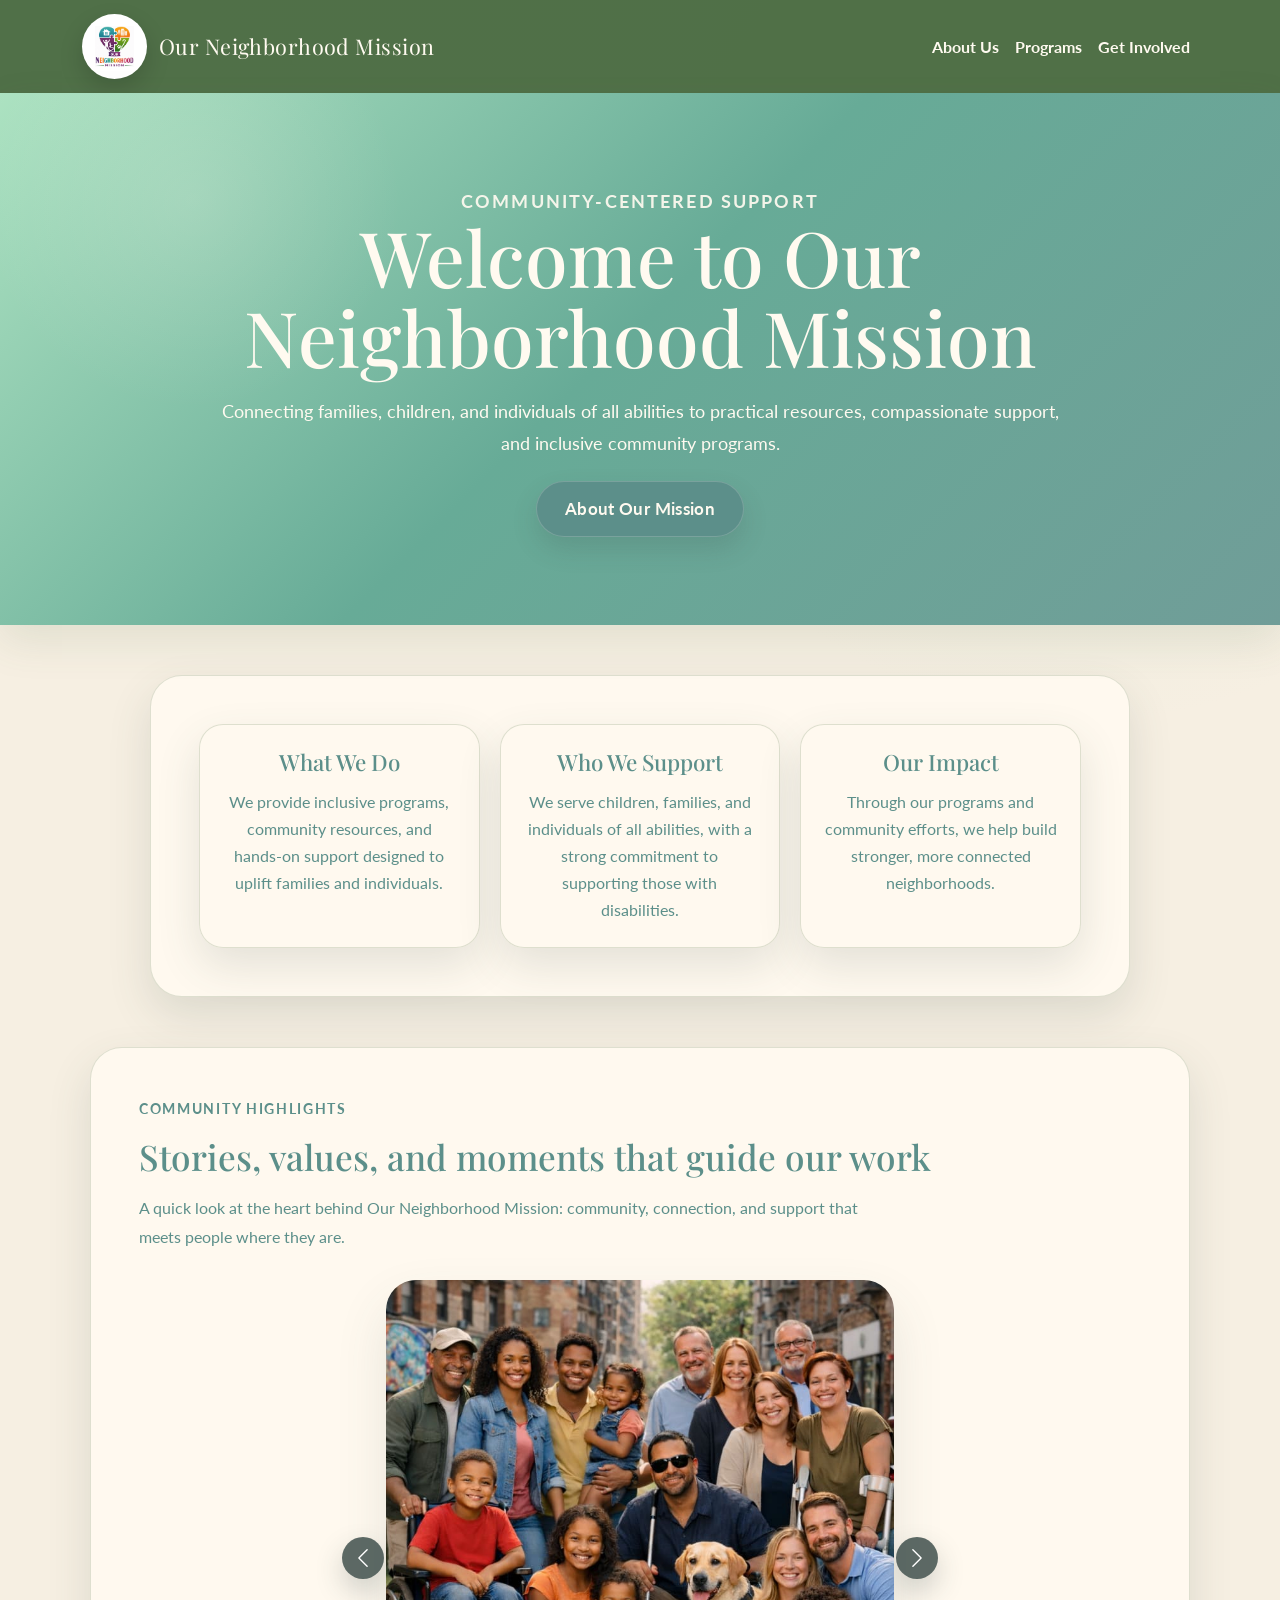
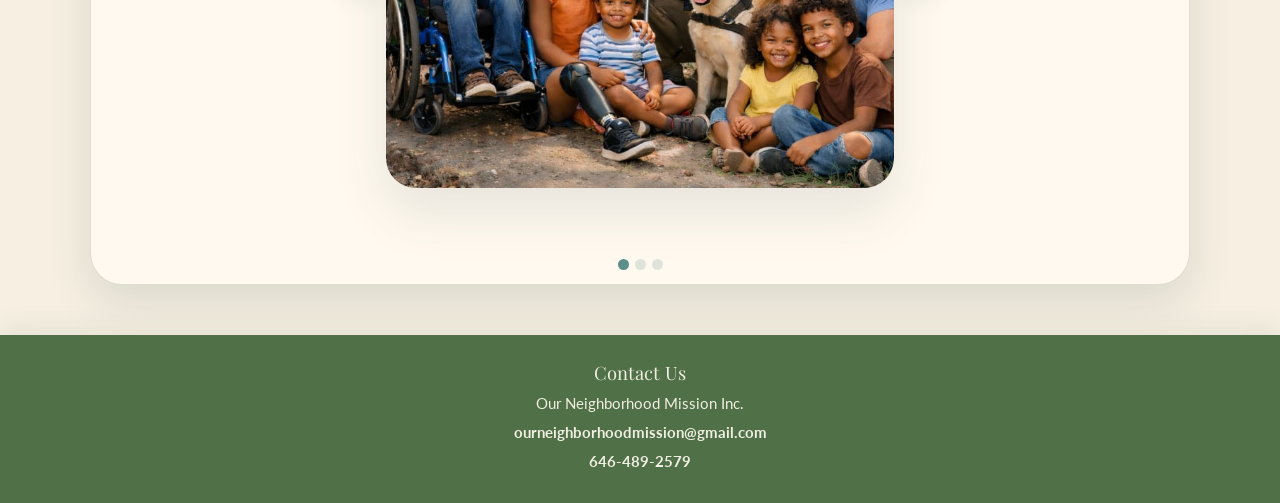
==== commit eecd4926: "Polish site for public launch" ====
--- a/index.html
+++ b/index.html
@@ -3,7 +3,11 @@
   <head>
     <meta charset="UTF-8" />
     <meta name="viewport" content="width=device-width, initial-scale=1.0" />
-    <title>Our Neighborhood Mission</title>
+    <title>Our Neighborhood Mission | Community Support and Inclusive Advocacy</title>
+    <meta
+      name="description"
+      content="Our Neighborhood Mission connects families, children, and individuals of all abilities to community support, advocacy, and inclusive programs."
+    />
     <link
       href="https://cdn.jsdelivr.net/npm/bootstrap@5.3.3/dist/css/bootstrap.min.css"
       rel="stylesheet"
@@ -18,7 +22,9 @@
     <nav class="navbar navbar-expand-lg">
       <div class="container">
         <a class="navbar-brand" href="index.html">
-          <img class="logo-slot" src="content.png" alt="Our Neighborhood Mission logo" />
+          <span class="logo-badge">
+            <img class="logo-slot" src="content.png" alt="Our Neighborhood Mission logo" />
+          </span>
           <span class="brand-text">Our Neighborhood Mission</span>
         </a>
         <button
@@ -43,33 +49,41 @@
     </nav>
 
     <section class="intro">
-      <div class="statement">
+      <div class="statement hero-copy">
         <p class="subpage-tag">Community-centered support</p>
         <h1>Welcome to Our Neighborhood Mission</h1>
+        <p>
+          Connecting families, children, and individuals of all abilities to practical
+          resources, compassionate support, and inclusive community programs.
+        </p>
         <button type="button" class="btn btn-learn intro-modal-btn" data-bs-toggle="modal" data-bs-target="#missionModal">
-          Learn More
+          About Our Mission
         </button>
       </div>
     </section>
 
     <section class="page-section home-info">
       <div class="info-card">
-        <h2>Mission</h2>
-        <p>Support for families and inclusive community care.</p>
+        <h3>What We Do</h3>
+        <p>We provide inclusive programs, community resources, and hands-on support designed to uplift families and individuals.</p>
       </div>
       <div class="info-card">
-        <h2>Vision</h2>
-        <p>Building welcoming spaces where children, adults, and families can thrive.</p>
+        <h3>Who We Support</h3>
+        <p>We serve children, families, and individuals of all abilities, with a strong commitment to supporting those with disabilities.</p>
       </div>
       <div class="info-card">
-        <h2>Community</h2>
-        <p>A welcoming space for stories, updates, and future highlights.</p>
+        <h3>Our Impact</h3>
+        <p>Through our programs and community efforts, we help build stronger, more connected neighborhoods.</p>
       </div>
     </section>
 
     <section id="gallery" class="page-section">
-      <h2>Community Highlights</h2>
-      <p class="section-intro">Future photos, event moments, and community visuals can be featured here.</p>
+      <p class="section-label">Community Highlights</p>
+      <h2>Stories, values, and moments that guide our work</h2>
+      <p class="section-intro">
+        A quick look at the heart behind Our Neighborhood Mission: community, connection,
+        and support that meets people where they are.
+      </p>
       <div id="homeCarousel" class="carousel slide placeholder-carousel" data-bs-ride="carousel">
         <div class="carousel-indicators">
           <button type="button" data-bs-target="#homeCarousel" data-bs-slide-to="0" class="active" aria-current="true" aria-label="Slide 1"></button>
@@ -78,17 +92,31 @@
         </div>
         <div class="carousel-inner">
           <div class="carousel-item active">
-            <img
-              src="451dc964-eb3f-4c5f-895c-73d313a117c0.png"
-              class="carousel-photo d-block w-100"
-              alt="Families and community members together outdoors"
-            />
+            <div class="carousel-slide-frame photo-slide">
+              <img
+                src="451dc964-eb3f-4c5f-895c-73d313a117c0.png"
+                class="carousel-photo"
+                alt="Families and community members together outdoors"
+              />
+            </div>
           </div>
           <div class="carousel-item">
-            <div class="carousel-placeholder image-two">Neighborhood outreach</div>
+            <div class="carousel-slide-frame carousel-placeholder quote-slide">
+              <div class="slide-copy">
+                <h3>Chanel Blake</h3>
+                <p>
+                  "Our Neighborhood Mission was created to be a bridge, connecting individuals
+                  and families to the resources, support, and opportunities they deserve."
+                </p>
+              </div>
+            </div>
           </div>
           <div class="carousel-item">
-            <div class="carousel-placeholder image-three">Youth programs and growth</div>
+            <div class="carousel-slide-frame carousel-placeholder logo-slide">
+              <div class="logo-artwork">
+                <img src="content.png" alt="Our Neighborhood Mission logo" class="carousel-logo" />
+              </div>
+            </div>
           </div>
         </div>
         <button class="carousel-control-prev" type="button" data-bs-target="#homeCarousel" data-bs-slide="prev">
@@ -119,10 +147,6 @@
               Founded by Chanel Blake, the organization was created to connect families
               and individuals to the resources, support, and opportunities they deserve.
             </p>
-            <p>
-              This space can later hold a fuller organization overview, founder story,
-              and expanded mission statement.
-            </p>
           </div>
         </div>
       </div>
@@ -136,6 +160,5 @@
     </footer>
 
     <script src="https://cdn.jsdelivr.net/npm/bootstrap@5.3.3/dist/js/bootstrap.bundle.min.js"></script>
-    <script src="script.js"></script>
   </body>
 </html>
--- a/style.css
+++ b/style.css
@@ -6,53 +6,75 @@
   --card-color: #8ec0b4;
   --surface-color: #fff9ef;
   --surface-soft: #eef5f1;
-  --text-color: #333;
   --warm-bg: #f6efe2;
+  --text-color: #333333;
   --light-text: #fffaf0;
+  --nav-color: rgba(72, 106, 64, 0.95);
   --border-color: rgba(72, 106, 64, 0.18);
   --shadow-soft: 0 16px 40px rgba(72, 106, 64, 0.12);
   --shadow-card: 0 18px 44px rgba(62, 86, 81, 0.14);
 }
 
+/* Base */
+
 html {
   scroll-behavior: smooth;
 }
 
 body {
+  margin: 0;
   font-family: "Lato", sans-serif;
+  color: var(--text-color);
   background-color: var(--warm-bg);
-  margin: 0;
-  color: var(--text-color);
   background-image:
     radial-gradient(circle at top left, rgba(184, 220, 235, 0.16), transparent 24%),
     radial-gradient(circle at 85% 12%, rgba(170, 216, 192, 0.18), transparent 22%),
     linear-gradient(180deg, rgba(184, 220, 235, 0.08), transparent 18%);
 }
 
+a {
+  color: inherit;
+}
+
+/* Navigation */
+
 .navbar {
-  background-color: rgba(72, 106, 64, 0.95);
+  padding: 9px 0;
+  background-color: var(--nav-color);
   box-shadow: 0 6px 18px rgba(0, 0, 0, 0.08);
-  padding: 14px 0;
 }
 
 .navbar-brand {
-  font-family: "Playfair Display", serif;
-  color: var(--light-text) !important;
-  letter-spacing: 0.02em;
   display: inline-flex;
   align-items: center;
   gap: 12px;
+  color: var(--light-text) !important;
+  font-family: "Playfair Display", serif;
   font-size: 1.35rem;
+  letter-spacing: 0.02em;
   text-decoration: none;
 }
 
+.logo-badge {
+  width: 65px;
+  height: 65px;
+  flex: 0 0 auto;
+  display: inline-flex;
+  align-items: center;
+  justify-content: center;
+  padding: 12px;
+  box-sizing: border-box;
+  overflow: hidden;
+  border-radius: 999px;
+  background: #ffffff;
+  box-shadow: 0 10px 24px rgba(0, 0, 0, 0.16);
+}
+
 .logo-slot {
-  width: 42px;
-  height: 42px;
-  border-radius: 12px;
-  object-fit: cover;
-  background: rgba(255, 250, 240, 0.14);
-  flex: 0 0 auto;
+  width: 100%;
+  height: 100%;
+  display: block;
+  object-fit: contain;
 }
 
 .brand-text {
@@ -69,7 +91,6 @@
 
 .nav-link {
   color: var(--light-text) !important;
-  font-family: "Lato", sans-serif;
   font-weight: 700;
 }
 
@@ -83,104 +104,73 @@
   text-underline-offset: 6px;
 }
 
+/* Hero */
+
 .intro {
+  width: 100%;
+  max-width: none;
+  min-height: 360px;
+  margin: 0 0 28px;
+  padding: 92px 44px 88px;
+  display: flex;
+  align-items: center;
+  justify-content: center;
+  overflow: hidden;
+  position: relative;
+  text-align: center;
+  color: var(--light-text);
   background:
     radial-gradient(circle at 15% 20%, rgba(255, 249, 239, 0.16), transparent 18%),
     linear-gradient(135deg, #ace2c1 0%, #67ab97 48%, #709d98 100%);
-  color: var(--light-text);
-  text-align: center;
-  padding: 92px 44px 88px;
-  min-height: 360px;
-  width: 100%;
-  max-width: none;
-  margin: 0 0 28px 0;
   box-shadow: var(--shadow-soft);
-  display: flex;
-  align-items: center;
-  justify-content: center;
-  position: relative;
-  overflow: hidden;
+}
+
+.subpage-intro {
+  margin-top: 0;
+}
+
+.statement,
+.statement-wide {
+  max-width: 980px;
+  margin: 0 auto;
+}
+
+.hero-copy {
+  max-width: 860px;
 }
 
 .intro h1 {
+  margin: 0 0 18px;
   font-family: "Playfair Display", serif;
   font-size: clamp(3rem, 6vw, 5.1rem);
   line-height: 1.04;
-  margin-bottom: 18px;
 }
 
 .intro p {
-  font-family: "Lato", sans-serif;
-  font-size: 1.25rem;
-  line-height: 1.8;
   max-width: 900px;
   margin: 0 auto;
+  font-size: 1.12rem;
+  line-height: 1.8;
 }
 
 .subpage-tag {
   margin-bottom: 14px;
-  text-transform: uppercase;
-  letter-spacing: 0.12em;
   color: rgba(255, 250, 240, 0.92);
   font-size: 0.92rem;
   font-weight: 700;
-  font-family: "Lato", sans-serif;
-}
-
-.statement {
-  max-width: 980px;
-  margin: 0 auto;
-}
-
-.statement-wide {
-  max-width: 980px;
-}
-
-.subpage-intro {
-  margin-top: 0;
-}
-
-.home-info {
-  display: grid;
-  grid-template-columns: repeat(3, minmax(0, 1fr));
-  gap: 20px;
-  max-width: 980px;
-}
-
-.info-card {
-  background: rgba(255, 249, 239, 0.92);
-  border: 1px solid var(--border-color);
-  border-radius: 24px;
-  padding: 22px 20px;
-  box-shadow: var(--shadow-card);
-  text-align: center;
-  min-height: 150px;
-}
-
-.info-card h2 {
-  font-family: "Playfair Display", serif;
-  color: var(--secondary-color);
-  font-size: 1.3rem;
-  margin: 0 0 10px;
-}
-
-.info-card p {
-  font-family: "Lato", sans-serif;
-  font-size: 0.98rem;
-  line-height: 1.7;
-  margin: 0;
+  letter-spacing: 0.12em;
+  text-transform: uppercase;
 }
 
 .intro-modal-btn {
-  margin-top: 18px;
+  margin-top: 22px;
   padding: 14px 28px;
+  border: 1px solid rgba(255, 250, 240, 0.18);
   border-radius: 999px;
   background: var(--secondary-color);
+  box-shadow: 0 12px 26px rgba(47, 65, 62, 0.16);
   color: var(--light-text);
-  border: 1px solid rgba(255, 250, 240, 0.18);
-  box-shadow: 0 12px 26px rgba(47, 65, 62, 0.16);
-  font-family: "Lato", sans-serif;
-  font-size: 1.08rem;
+  font-size: 1.05rem;
   font-weight: 700;
   letter-spacing: 0.02em;
 }
@@ -191,32 +181,7 @@
   box-shadow: 0 14px 30px rgba(47, 65, 62, 0.22);
 }
 
-.site-modal {
-  border-radius: 24px;
-  border: 1px solid var(--border-color);
-  background: var(--surface-color);
-}
-
-.site-modal .modal-header {
-  border-bottom: 1px solid rgba(72, 106, 64, 0.12);
-  padding: 20px 24px 12px;
-}
-
-.site-modal .modal-title {
-  font-family: "Playfair Display", serif;
-  color: var(--secondary-color);
-  font-size: 1.7rem;
-}
-
-.site-modal .modal-body {
-  padding: 12px 24px 24px;
-}
-
-.site-modal .modal-body p {
-  font-family: "Lato", sans-serif;
-  line-height: 1.8;
-  margin-bottom: 12px;
-}
+/* Shared Sections */
 
 .page-section,
 #mission,
@@ -224,33 +189,22 @@
 #gallery,
 #volunteer,
 #donate,
-#impact,
-#contact {
+#impact {
+  max-width: 1100px;
+  margin: 50px auto;
+  padding: 48px;
   scroll-margin-top: 90px;
-  max-width: 1100px;
-  margin: 0 auto 28px;
-  margin-top: 50px;
-  margin-bottom: 50px;
-  padding: 48px;
+  border: 1px solid var(--border-color);
   border-radius: 32px;
-  border: 1px solid var(--border-color);
+  background: var(--surface-color);
   box-shadow: var(--shadow-card);
-}
-
-.page-section,
-#mission,
-#programs,
-#gallery {
-  background: var(--surface-color);
-  color: var(--secondary-color);
-}
-
-
+  color: var(--secondary-color);
+}
+
+.page-section p,
 #mission p,
 #programs p,
-#gallery p,
-.page-section p {
-  font-family: "Lato", sans-serif;
+#gallery p {
   margin: 0 0 14px;
   line-height: 1.8;
 }
@@ -259,9 +213,23 @@
 #mission h2,
 #programs h2,
 #gallery h2 {
+  margin: 0 0 16px;
   font-family: "Playfair Display", serif;
   font-size: 2.2rem;
-  margin-bottom: 16px;
+}
+
+.section-label {
+  margin: 0 0 10px;
+  color: var(--secondary-color);
+  font-size: 0.88rem;
+  font-weight: 700;
+  letter-spacing: 0.12em;
+  text-transform: uppercase;
+}
+
+.section-intro {
+  max-width: 720px;
+  margin-bottom: 26px !important;
 }
 
 .content-split {
@@ -281,94 +249,130 @@
   align-items: center;
   justify-content: center;
   padding: 24px;
+  border: 2px dashed rgba(110, 168, 199, 0.3);
   border-radius: 26px;
-  border: 2px dashed rgba(110, 168, 199, 0.38);
   background:
     radial-gradient(circle at top left, rgba(184, 220, 235, 0.18), transparent 26%),
     linear-gradient(180deg, var(--surface-soft), var(--surface-color));
   color: var(--secondary-color);
-  font-family: "Playfair Display", serif;
   text-align: center;
 }
 
-.placeholder-carousel {
-  margin-top: 24px;
-}
-
-.carousel-placeholder {
-  min-height: 420px;
-  border-radius: 28px;
-  border: 2px dashed rgba(255, 250, 240, 0.42);
+/* Homepage Cards */
+
+.home-info {
+  display: grid;
+  grid-template-columns: repeat(3, minmax(0, 1fr));
+  gap: 20px;
+  max-width: 980px;
+}
+
+.info-card {
+  padding: 24px 22px;
+  border: 1px solid var(--border-color);
+  border-radius: 24px;
+  background: rgba(255, 249, 239, 0.92);
+  box-shadow: var(--shadow-card);
+  text-align: center;
+}
+
+.info-card h3 {
+  margin: 0 0 12px;
+  color: var(--secondary-color);
+  font-family: "Playfair Display", serif;
+  font-size: 1.4rem;
+}
+
+.info-card p {
+  margin: 0;
+  color: var(--secondary-color);
+  font-size: 1rem;
+  line-height: 1.7;
+}
+
+/* Quote and Logo Panels */
+
+.quote-panel,
+.logo-panel,
+.photo-panel {
+  flex-direction: column;
+  gap: 16px;
+}
+
+.quote-panel blockquote {
+  margin: 0;
+  color: var(--secondary-color);
+  font-family: "Playfair Display", serif;
+  font-size: 1.35rem;
+  line-height: 1.5;
+}
+
+.quote-panel p,
+.logo-panel p {
+  margin: 0;
+  font-size: 0.95rem;
+  font-weight: 700;
+  letter-spacing: 0.03em;
+}
+
+.logo-panel {
+  padding: 18px;
   background:
-    linear-gradient(180deg, rgba(47, 65, 62, 0.08), rgba(47, 65, 62, 0.42)),
-    linear-gradient(135deg, rgba(170, 216, 192, 0.8), rgba(110, 168, 199, 0.85));
+    radial-gradient(circle at top, rgba(255, 255, 255, 0.96), transparent 44%),
+    linear-gradient(180deg, #fffaf2 0%, #f2f8f4 100%);
+}
+
+.logo-artwork {
+  width: 100%;
+  height: 100%;
   display: flex;
   align-items: center;
   justify-content: center;
-  color: var(--light-text);
-  font-family: "Playfair Display", serif;
-  font-size: 1.4rem;
-  text-align: center;
-  padding: 24px;
+}
+
+.panel-logo {
+  width: 100%;
+  height: 100%;
+  display: block;
+  object-fit: contain;
+}
+
+.panel-photo {
+  width: 100%;
+  height: 100%;
+  min-height: 260px;
+  display: block;
+  object-fit: cover;
+  border-radius: 22px;
   box-shadow: var(--shadow-card);
 }
 
-.carousel-photo {
-  height: 420px;
-  object-fit: cover;
-  border-radius: 28px;
-  box-shadow: var(--shadow-card);
-}
-
-.image-one {
-  background:
-    linear-gradient(180deg, rgba(47, 65, 62, 0.08), rgba(47, 65, 62, 0.42)),
-    radial-gradient(circle at 25% 30%, rgba(255, 249, 239, 0.18), transparent 16%),
-    linear-gradient(135deg, #d4ead8 0%, #96c7bf 48%, #6f9f99 100%);
-}
-
-.image-two {
-  background:
-    linear-gradient(180deg, rgba(47, 65, 62, 0.08), rgba(47, 65, 62, 0.42)),
-    radial-gradient(circle at 72% 26%, rgba(255, 249, 239, 0.18), transparent 16%),
-    linear-gradient(135deg, #dbe6cf 0%, #a9d2d7 52%, #7e9e76 100%);
-}
-
-.image-three {
-  background:
-    linear-gradient(180deg, rgba(47, 65, 62, 0.08), rgba(47, 65, 62, 0.42)),
-    radial-gradient(circle at 44% 22%, rgba(255, 249, 239, 0.18), transparent 14%),
-    linear-gradient(135deg, #cee7dc 0%, #9dc7db 52%, #7da9a1 100%);
-}
-
-
+/* Program Cards */
 
 #cards {
+  max-width: 1100px;
+  margin: 0 auto 28px;
+  padding: 12px 24px 20px;
   display: flex;
   flex-wrap: wrap;
   text-align: center;
-  padding: 12px 24px 20px;
-  max-width: 1100px;
-  margin: 0 auto 28px;
 }
 
 .card {
-  font-family: "Lato", sans-serif;
+  flex: 1 1 300px;
+  margin: 10px;
+  padding: 24px;
+  border: 1px solid rgba(255, 250, 240, 0.2);
   border-radius: 30px;
   background: linear-gradient(135deg, var(--card-color) 0%, var(--accent-color2) 100%);
+  box-shadow: var(--shadow-card);
   color: var(--light-text);
-  font-size: 15px;
-  margin: 10px;
-  padding: 24px;
-  flex: 1 1 300px;
-  border: 1px solid rgba(255, 250, 240, 0.2);
-  box-shadow: var(--shadow-card);
   transition: transform 0.2s ease, box-shadow 0.2s ease, opacity 0.2s ease;
 }
 
 .card h2 {
-  font-family: "Playfair Display", serif;
   margin-bottom: 12px;
+  font-family: "Playfair Display", serif;
 }
 
 .card:hover {
@@ -377,69 +381,233 @@
   opacity: 0.96;
 }
 
-#volunteer,
-#impact {
-  background: linear-gradient(135deg, rgba(170, 216, 192, 0.22), rgba(184, 220, 235, 0.3));
-  color: var(--secondary-color);
-}
-
-#donate,
-#contact {
-  background: var(--surface-color);
-  border: 1px solid rgba(110, 168, 199, 0.22);
-  color: var(--text-color);
-}
-
-#volunteer h2,
-#donate h2,
-#impact h2,
-#contact h2 {
-  font-family: "Playfair Display", serif;
-  font-size: 2.2rem;
-  margin-bottom: 16px;
-}
-
-#volunteer p,
-#donate p,
-#impact p,
-#contact p {
-  font-family: "Lato", sans-serif;
-  font-size: 1.08rem;
-  line-height: 1.8;
-  margin-bottom: 0.85rem;
-}
-
-.simple-form {
-  margin-top: 20px;
-}
-
-.simple-form input,
-.simple-form textarea {
-  width: 100%;
-  margin-bottom: 14px;
-  padding: 14px 16px;
-  border-radius: 16px;
-  border: 1px solid rgba(72, 106, 64, 0.2);
-  font-family: "Lato", sans-serif;
-}
-
-.form-note {
-  font-family: "Lato", sans-serif;
-  font-size: 0.9rem;
-  color: rgba(51, 51, 51, 0.7);
-  margin-top: 4px;
+.feature-list {
+  margin: 0;
+  padding-left: 1.2rem;
+}
+
+.feature-list li {
+  margin-bottom: 0.8rem;
+  line-height: 1.7;
+}
+
+/* Action Links */
+
+.action-row {
+  margin-top: 18px;
 }
 
 .volunteer-btn {
   display: inline-block;
-  margin-top: 10px;
+  padding: 13px 22px;
+  border-radius: 999px;
+  background: var(--secondary-color);
+  box-shadow: 0 12px 24px rgba(47, 65, 62, 0.16);
+  color: var(--light-text);
+  font-weight: 700;
   text-decoration: none;
 }
 
+.volunteer-btn:hover {
+  background: var(--accent-color2);
+  color: var(--light-text);
+}
+
+.support-note {
+  margin-top: 10px !important;
+  color: rgba(51, 51, 51, 0.74);
+  font-size: 0.95rem;
+}
+
+/* Carousel */
+
+.placeholder-carousel {
+  max-width: 620px;
+  margin-top: 28px;
+  margin-inline: auto;
+  padding: 0 56px 48px;
+  border-radius: 34px;
+}
+
+.placeholder-carousel .carousel-inner {
+  overflow: hidden;
+  border-radius: 30px;
+  box-shadow: 0 24px 52px rgba(62, 86, 81, 0.12);
+}
+
+.placeholder-carousel .carousel-item {
+  min-height: 0;
+  background: transparent;
+}
+
+.carousel-slide-frame,
+.carousel-placeholder {
+  width: 100%;
+  min-height: 0;
+  aspect-ratio: 1 / 1;
+  border-radius: 26px;
+}
+
+.carousel-slide-frame {
+  display: flex;
+  align-items: center;
+  justify-content: center;
+  overflow: hidden;
+  background:
+    radial-gradient(circle at top left, rgba(255, 255, 255, 0.72), transparent 32%),
+    linear-gradient(145deg, #fffaf3 0%, #eef7f2 100%);
+}
+
+.carousel-placeholder {
+  display: flex;
+  align-items: center;
+  justify-content: center;
+  padding: 20px;
+  border: 0;
+  background: linear-gradient(145deg, #c7e1d5 0%, #a8cbc0 100%);
+  color: #fdfbf6;
+  text-align: center;
+}
+
+.carousel-photo {
+  width: 100%;
+  height: 100%;
+  display: block;
+  object-fit: cover;
+  object-position: center;
+  border-radius: 26px;
+}
+
+.quote-slide,
+.logo-slide {
+  flex-direction: column;
+  gap: 14px;
+  padding: 28px;
+}
+
+.quote-slide {
+  background: #eef7f2;
+  box-shadow: inset 0 0 0 1px rgba(92, 143, 138, 0.16);
+  color: var(--secondary-color);
+}
+
+.quote-slide .slide-copy h3,
+.quote-slide .slide-copy p {
+  color: var(--secondary-color);
+}
+
+.logo-slide {
+  padding: 20px;
+  background:
+    radial-gradient(circle at top, rgba(255, 255, 255, 0.96), transparent 44%),
+    linear-gradient(180deg, #fffaf2 0%, #f2f8f4 100%);
+}
+
+.slide-copy {
+  width: 100%;
+  max-width: 390px;
+}
+
+.slide-copy h3 {
+  margin: 0 0 10px;
+  font-family: "Playfair Display", serif;
+  font-size: clamp(1.45rem, 2.6vw, 1.9rem);
+  line-height: 1.1;
+}
+
+.slide-copy p {
+  margin: 0 0 14px;
+  font-size: 0.92rem;
+  line-height: 1.6;
+}
+
+.slide-copy p:last-child {
+  margin: 0;
+}
+
+.carousel-logo {
+  width: 82%;
+  height: 82%;
+  max-width: 340px;
+  max-height: 340px;
+  display: block;
+  object-fit: contain;
+}
+
+.placeholder-carousel .carousel-control-prev,
+.placeholder-carousel .carousel-control-next {
+  width: 46px;
+  opacity: 1;
+}
+
+.placeholder-carousel .carousel-control-prev {
+  left: 10px;
+}
+
+.placeholder-carousel .carousel-control-next {
+  right: 10px;
+}
+
+.placeholder-carousel .carousel-control-prev-icon,
+.placeholder-carousel .carousel-control-next-icon {
+  width: 42px;
+  height: 42px;
+  border-radius: 999px;
+  background-color: rgba(47, 65, 62, 0.78);
+  background-size: 52% 52%;
+  box-shadow: 0 12px 28px rgba(47, 65, 62, 0.22);
+}
+
+.placeholder-carousel .carousel-indicators {
+  margin-bottom: -34px;
+}
+
+.placeholder-carousel .carousel-indicators [data-bs-target] {
+  width: 11px;
+  height: 11px;
+  border: 0;
+  border-radius: 999px;
+  background-color: rgba(92, 143, 138, 0.38);
+}
+
+.placeholder-carousel .carousel-indicators .active {
+  background-color: var(--secondary-color);
+}
+
+/* Modal */
+
+.site-modal {
+  border: 1px solid var(--border-color);
+  border-radius: 24px;
+  background: var(--surface-color);
+}
+
+.site-modal .modal-header {
+  padding: 20px 24px 12px;
+  border-bottom: 1px solid rgba(72, 106, 64, 0.12);
+}
+
+.site-modal .modal-title {
+  color: var(--secondary-color);
+  font-family: "Playfair Display", serif;
+  font-size: 1.7rem;
+}
+
+.site-modal .modal-body {
+  padding: 12px 24px 24px;
+}
+
+.site-modal .modal-body p {
+  margin-bottom: 12px;
+  line-height: 1.8;
+}
+
+/* Footer */
+
 .contact-link {
   color: var(--secondary-color);
+  font-weight: 700;
   text-decoration: none;
-  font-weight: 700;
 }
 
 .contact-link:hover {
@@ -457,36 +625,32 @@
 
 #footer {
   margin-top: 40px;
-  background: rgba(72, 106, 64, 0.95);
+  padding: 24px 20px;
+  background: var(--nav-color);
+  box-shadow: 0 -8px 24px rgba(72, 106, 64, 0.08);
   color: var(--light-text);
   text-align: center;
-  padding: 24px 20px;
-  box-shadow: 0 -8px 24px rgba(72, 106, 64, 0.08);
 }
 
 #footer p:first-child {
+  margin-bottom: 6px;
   font-family: "Playfair Display", serif;
   font-size: 1.15rem;
-  margin-bottom: 6px;
 }
 
 #footer p {
-  font-family: "Lato", sans-serif;
+  margin: 0 0 6px;
   font-size: 0.95rem;
-  margin: 0 0 6px;
   opacity: 0.92;
 }
 
-.footer-note {
-  opacity: 0.75;
-  font-size: 0.9rem;
-}
+/* Responsive */
 
 @media (max-width: 768px) {
   .intro {
+    min-height: 300px;
+    margin: 0 0 18px;
     padding: 70px 22px;
-    margin: 70px 0 18px 0;
-    min-height: 300px;
   }
 
   .intro h1 {
@@ -494,45 +658,71 @@
   }
 
   .intro p {
-    font-size: 1.1rem;
-  }
-
-  .highlight-strip {
-    display: none;
+    font-size: 1.05rem;
   }
 
   .page-section,
   #mission,
   #programs,
+  #gallery,
   #volunteer,
-  #gallery,
   #donate,
-  #impact,
-  #contact {
+  #impact {
     margin: 18px 16px;
     padding: 28px 22px;
   }
 
+  .home-info,
   .content-split {
     grid-template-columns: 1fr;
   }
 
-  .home-info {
-    grid-template-columns: 1fr;
-  }
-
-  .carousel-placeholder,
   .content-placeholder {
     min-height: 200px;
   }
 
-  #volunteer h2,
+  .placeholder-carousel {
+    max-width: 100%;
+    padding: 0 16px 42px;
+  }
+
+  .placeholder-carousel .carousel-control-prev,
+  .placeholder-carousel .carousel-control-next {
+    width: 38px;
+  }
+
+  .placeholder-carousel .carousel-control-prev {
+    left: -2px;
+  }
+
+  .placeholder-carousel .carousel-control-next {
+    right: -2px;
+  }
+
+  .placeholder-carousel .carousel-control-prev-icon,
+  .placeholder-carousel .carousel-control-next-icon {
+    width: 34px;
+    height: 34px;
+  }
+
+  .page-section h2,
   #mission h2,
   #programs h2,
   #gallery h2,
+  #volunteer h2,
   #donate h2,
-  #impact h2,
-  #contact h2 {
+  #impact h2 {
     font-size: 1.8rem;
   }
-}
+
+  .navbar-brand {
+    gap: 10px;
+    font-size: 1.1rem;
+  }
+
+  .logo-badge {
+    width: 50px;
+    height: 50px;
+    padding: 6px;
+  }
+}
